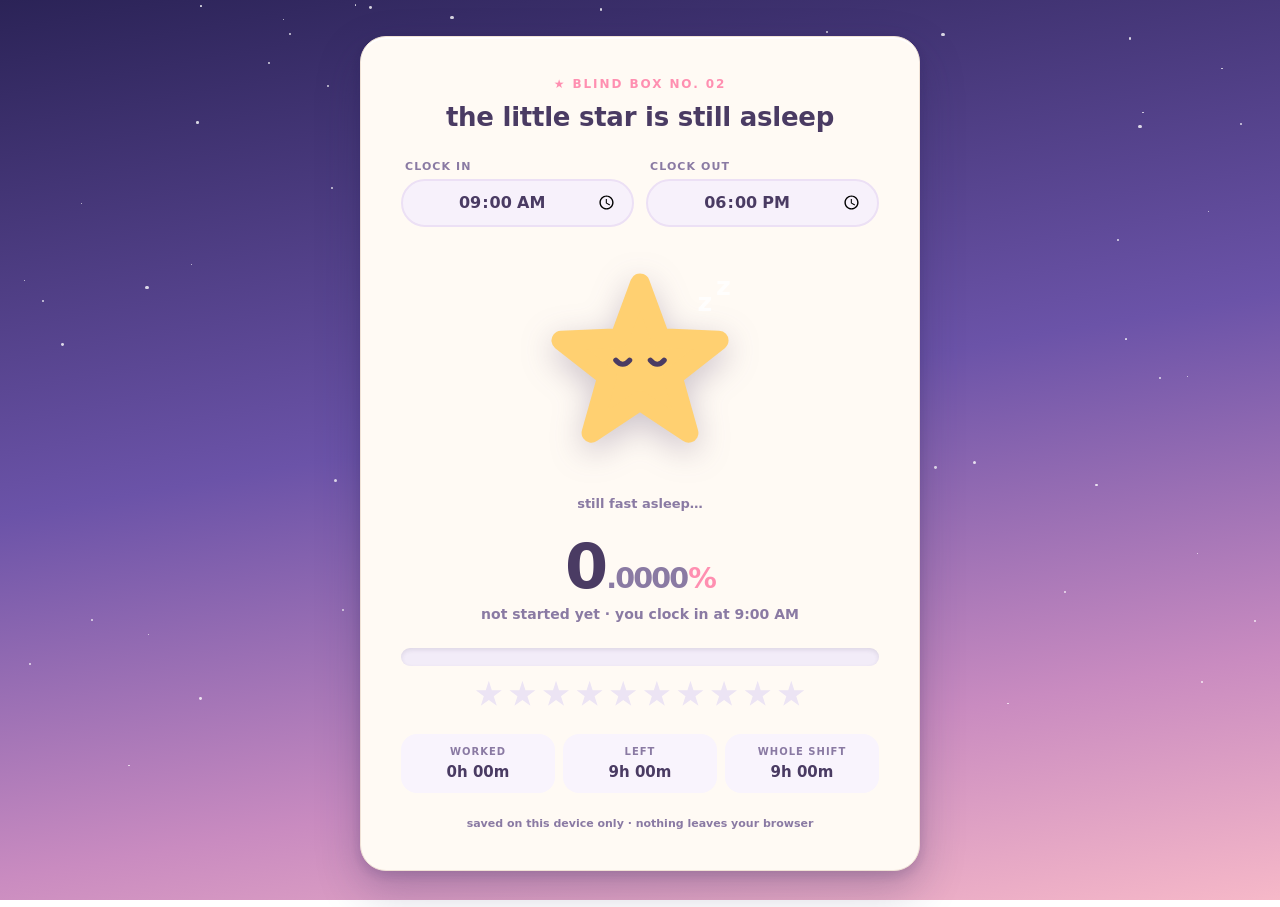
==== twinkle-twinkle/index.html @ 833b0c84 "Add the twinkle-twinkle concept A second take on the same shift, styled after blind-box designer toy" ====
<!doctype html>
<html lang="en">
  <head>
    <meta charset="utf-8">
    <meta name="viewport" content="width=device-width, initial-scale=1">
    <meta name="description" content="A little star that wonders how long is left of your workday.">
    <meta name="theme-color" content="#3b2f6b">
    <title>Twinkle Twinkle — How I Wonder When You're Done</title>
    <link rel="stylesheet" href="styles.css?v=twinkle-v1">
    <script src="script.js?v=twinkle-v1" defer></script>
  </head>
  <body>
    <div id="sky" class="sky" aria-hidden="true"></div>

    <main>
      <section class="card" aria-labelledby="page-title">
        <header class="intro">
          <p class="eyebrow">★ blind box no. 02</p>
          <h1 id="page-title"><span id="title-text">how I wonder when you're done</span></h1>
        </header>

        <div class="times" aria-label="Workday times">
          <label>
            <span>clock in</span>
            <input id="start-time" type="time" step="60" value="09:00">
          </label>
          <label>
            <span>clock out</span>
            <input id="end-time" type="time" step="60" value="18:00">
          </label>
        </div>

        <p id="error" class="error" role="alert" hidden></p>
        <p id="warning" class="warning" role="status" hidden></p>

        <div id="results">
          <div class="stage">
            <div class="sparkles" aria-hidden="true">
              <span></span><span></span><span></span><span></span><span></span><span></span>
            </div>
            <svg id="star" class="star" viewBox="0 0 200 200" role="img" aria-labelledby="star-label" data-mood="asleep">
              <title id="star-label">A little star</title>
              <path class="star-body"
                d="M100 28 L117.6 75.7 L168.5 77.8 L128.5 109.3 L142.3 158.2 L100 130 L57.7 158.2 L71.5 109.3 L31.5 77.8 L82.4 75.7 Z"/>
              <g class="face">
                <g class="blush">
                  <ellipse cx="76" cy="107" rx="9" ry="6"/>
                  <ellipse cx="124" cy="107" rx="9" ry="6"/>
                </g>
                <g class="eyes-closed">
                  <path d="M79 95 q6 7 12 0"/>
                  <path d="M109 95 q6 7 12 0"/>
                </g>
                <g class="eyes-open">
                  <ellipse cx="85" cy="95" rx="5.5" ry="7"/>
                  <ellipse cx="115" cy="95" rx="5.5" ry="7"/>
                </g>
                <g class="eyes-happy">
                  <path d="M79 98 q6 -8 12 0"/>
                  <path d="M109 98 q6 -8 12 0"/>
                </g>
                <path class="mouth-small" d="M94 110 q6 5 12 0"/>
                <path class="mouth-wide" d="M90 108 q10 12 20 0 z"/>
              </g>
              <g class="zzz" aria-hidden="true">
                <text x="150" y="52">z</text>
                <text x="166" y="38">z</text>
              </g>
            </svg>
            <p id="mood-note" class="mood-note">up above the world so high</p>
          </div>

          <div class="readout">
            <strong id="percent" class="percent"><span class="pct-int">--</span><span class="pct-dec">.--</span><span class="pct-sign">%</span></strong>
            <p id="end-note" class="end-note">counting the minutes…</p>
          </div>

          <div class="progress-wrap">
            <div id="progress-track" class="track" role="progressbar" aria-label="Workday completion" aria-valuemin="0" aria-valuemax="100" aria-valuenow="0">
              <div id="progress-fill" class="fill"></div>
            </div>
            <div class="tray" aria-hidden="true">
              <span></span><span></span><span></span><span></span><span></span>
              <span></span><span></span><span></span><span></span><span></span>
            </div>
            <p id="sr-status" class="sr-only" role="status" aria-live="polite"></p>
          </div>

          <dl class="stats">
            <div><dt>worked</dt><dd id="worked">--h --m</dd></div>
            <div><dt>left</dt><dd id="remaining">--h --m</dd></div>
            <div><dt>whole shift</dt><dd id="duration">--h --m</dd></div>
          </dl>
        </div>

        <footer>saved on this device only · nothing leaves your browser</footer>
      </section>
    </main>
  </body>
</html>
---- twinkle-twinkle/styles.css ----
:root {
  --night-top: #2b2357;
  --night-mid: #6b53a8;
  --night-low: #c98bc0;
  --night-glow: #f6b8c8;

  --card: #fffaf4;
  --card-edge: #f0e2d6;
  --ink: #4a3b63;
  --ink-soft: #8a7aa3;

  --candy: #ff8fb1;
  --butter: #ffd071;
  --mint: #7fd6c0;
  --lilac: #b9a0e8;

  --star-face: #4a3b63;
  --danger: #e0607a;
  --caution: #c8892a;

  --radius: 26px;
  --ease: cubic-bezier(.34, 1.4, .5, 1);
}

/* Shift complete: dawn breaks, the star wakes up properly. */
body.complete {
  --night-top: #4a3d8a;
  --night-mid: #d98bb4;
  --night-low: #ffc48f;
  --night-glow: #ffe6a8;
}

* { box-sizing: border-box; }

html {
  color-scheme: light;
}

body {
  margin: 0;
  min-height: 100vh;
  min-height: 100dvh;
  background: linear-gradient(170deg, var(--night-top) 0%, var(--night-mid) 46%, var(--night-low) 78%, var(--night-glow) 100%);
  background-attachment: fixed;
  color: var(--ink);
  font-family: ui-rounded, "SF Pro Rounded", "Hiragino Maru Gothic ProN", "Segoe UI Variable Display",
    "Nunito", "Quicksand", system-ui, -apple-system, "Segoe UI", sans-serif;
  transition: --night-top 1.2s linear;
}

/* Twinkling backdrop. Stars are injected by script.js. */
.sky {
  position: fixed;
  inset: 0;
  pointer-events: none;
  overflow: hidden;
}

.sky i {
  position: absolute;
  display: block;
  border-radius: 50%;
  background: #fff;
  opacity: .8;
  animation: twinkle var(--dur, 4s) ease-in-out var(--delay, 0s) infinite;
}

@keyframes twinkle {
  0%, 100% { opacity: .15; transform: scale(.7); }
  50%      { opacity: .95; transform: scale(1); }
}

main {
  position: relative;
  z-index: 1;
  display: grid;
  justify-items: center;
  align-items: safe center;
  min-height: 100vh;
  min-height: 100dvh;
  padding: clamp(18px, 4vh, 46px) 18px;
}

.card {
  width: min(560px, 100%);
  padding: clamp(22px, 4vw, 40px);
  background: var(--card);
  border: 1px solid var(--card-edge);
  border-radius: var(--radius);
  box-shadow:
    0 2px 0 rgba(255, 255, 255, .9) inset,
    0 18px 44px rgba(43, 35, 87, .28),
    0 4px 12px rgba(43, 35, 87, .16);
  text-align: center;
}

.eyebrow {
  margin: 0 0 10px;
  color: var(--candy);
  font-size: 12px;
  font-weight: 700;
  letter-spacing: .16em;
  text-transform: uppercase;
}

h1 {
  margin: 0;
  font-size: clamp(19px, 4.4vw, 26px);
  font-weight: 800;
  line-height: 1.25;
  letter-spacing: -.01em;
}

.times {
  display: grid;
  grid-template-columns: 1fr 1fr;
  gap: 12px;
  margin-top: clamp(18px, 3vh, 26px);
  text-align: left;
}

.times label span {
  display: block;
  margin: 0 0 6px 4px;
  color: var(--ink-soft);
  font-size: 11px;
  font-weight: 700;
  letter-spacing: .1em;
  text-transform: uppercase;
}

input[type="time"] {
  width: 100%;
  min-height: 48px;
  padding: 0 14px;
  background: #f7f1fb;
  color: var(--ink);
  border: 2px solid #ece0f5;
  border-radius: 999px;
  font: inherit;
  font-size: 16px;
  font-weight: 700;
  text-align: center;
}

input[type="time"]:focus-visible {
  outline: 3px solid var(--lilac);
  outline-offset: 2px;
}

/* --- star --- */

.stage {
  position: relative;
  margin: clamp(14px, 3vh, 24px) auto 0;
  width: min(230px, 62vw);
}

.star {
  display: block;
  width: 100%;
  height: auto;
  overflow: visible;
  animation: bob 5.5s var(--ease) infinite;
}

@keyframes bob {
  0%, 100% { transform: translateY(0) rotate(-2deg); }
  50%      { transform: translateY(-9px) rotate(2deg); }
}

.star-body {
  fill: var(--butter);
  stroke: var(--butter);
  stroke-width: 17;
  stroke-linejoin: round;
  filter: drop-shadow(0 8px 14px rgba(74, 59, 99, .28));
  transition: fill .6s linear, stroke .6s linear;
}

body.complete .star-body {
  fill: #ffe08a;
  stroke: #ffe08a;
}

.face path,
.face ellipse { transition: opacity .25s ease; }

.eyes-closed path,
.eyes-happy path {
  fill: none;
  stroke: var(--star-face);
  stroke-width: 4.5;
  stroke-linecap: round;
}

.eyes-open ellipse { fill: var(--star-face); }

.mouth-small {
  fill: none;
  stroke: var(--star-face);
  stroke-width: 4.5;
  stroke-linecap: round;
}

.mouth-wide { fill: var(--star-face); }

.blush ellipse { fill: var(--candy); opacity: .55; }

.zzz text {
  fill: #fff;
  font-size: 22px;
  font-weight: 800;
  opacity: .85;
}

/* Mood switching: exactly one eye set and one mouth visible at a time. */
.eyes-closed, .eyes-open, .eyes-happy, .mouth-small, .mouth-wide, .blush, .zzz { display: none; }

.star[data-mood="asleep"] .eyes-closed,
.star[data-mood="asleep"] .zzz,
.star[data-mood="sleepy"] .eyes-closed,
.star[data-mood="sleepy"] .mouth-small,
.star[data-mood="awake"] .eyes-open,
.star[data-mood="awake"] .mouth-small,
.star[data-mood="happy"] .eyes-happy,
.star[data-mood="happy"] .mouth-wide,
.star[data-mood="happy"] .blush { display: block; }

.sparkles {
  position: absolute;
  inset: -8%;
  pointer-events: none;
  opacity: 0;
  transition: opacity .5s ease;
}

body.complete .sparkles { opacity: 1; }

.sparkles span {
  position: absolute;
  width: 12px;
  height: 12px;
  background: #fff;
  clip-path: polygon(50% 0, 60% 40%, 100% 50%, 60% 60%, 50% 100%, 40% 60%, 0 50%, 40% 40%);
  animation: pop 2.4s ease-in-out infinite;
}

.sparkles span:nth-child(1) { top: 4%;  left: 10%; animation-delay: 0s; }
.sparkles span:nth-child(2) { top: 0;   left: 74%; animation-delay: .3s; }
.sparkles span:nth-child(3) { top: 40%; left: -4%; animation-delay: .6s; }
.sparkles span:nth-child(4) { top: 34%; left: 98%; animation-delay: .9s; }
.sparkles span:nth-child(5) { top: 82%; left: 4%;  animation-delay: 1.2s; }
.sparkles span:nth-child(6) { top: 88%; left: 86%; animation-delay: 1.5s; }

@keyframes pop {
  0%, 100% { transform: scale(0) rotate(0deg); opacity: 0; }
  50%      { transform: scale(1) rotate(45deg); opacity: 1; }
}

.mood-note {
  /* Fixed height: the rhyme lines differ in length, and letting them reflow
     nudged everything below them each time the message changed. */
  display: flex;
  align-items: center;
  justify-content: center;
  min-height: 2.6em;
  margin: 6px 0 0;
  color: var(--ink-soft);
  font-size: 13px;
  font-weight: 600;
}

/* --- readout --- */

.readout { margin-top: clamp(10px, 2vh, 16px); }

.percent {
  display: block;
  font-size: clamp(40px, 11vw, 62px);
  font-weight: 800;
  line-height: 1;
  letter-spacing: -.03em;
  font-variant-numeric: tabular-nums;
}

.pct-int { color: var(--ink); }

/* Dimmer and lighter so the fast-moving digits never dominate the number. */
.pct-dec {
  color: var(--ink-soft);
  font-size: .46em;
  font-weight: 700;
}

.pct-sign {
  margin-left: .04em;
  color: var(--candy);
  font-size: .46em;
  font-weight: 800;
}

.end-note {
  margin: 8px 0 0;
  color: var(--ink-soft);
  font-size: 14px;
  font-weight: 600;
}

/* --- progress --- */

.progress-wrap { margin-top: clamp(18px, 3vh, 26px); }

.track {
  height: 18px;
  padding: 4px;
  background: #f2ecf8;
  border-radius: 999px;
  box-shadow: inset 0 2px 4px rgba(74, 59, 99, .12);
}

.fill {
  width: 0;
  height: 100%;
  border-radius: 999px;
  background: linear-gradient(90deg, var(--lilac), var(--candy) 55%, var(--butter));
  transition: width .35s linear;
}

.tray {
  display: grid;
  grid-template-columns: repeat(10, 1fr);
  gap: 6px;
  width: min(330px, 100%);
  margin: 14px auto 0;
}

.tray span {
  aspect-ratio: 1;
  background: #ece4f4;
  clip-path: polygon(50% 2%, 61% 36%, 97% 36%, 68% 58%, 79% 92%, 50% 71%, 21% 92%, 32% 58%, 3% 36%, 39% 36%);
  transition: background .4s ease, transform .4s var(--ease);
}

.tray span.on {
  background: linear-gradient(160deg, var(--butter), var(--candy));
  transform: scale(1.12);
}

/* --- stats --- */

.stats {
  display: grid;
  grid-template-columns: repeat(3, 1fr);
  gap: 8px;
  margin: clamp(18px, 3vh, 26px) 0 0;
}

.stats div {
  padding: 12px 6px;
  background: #f9f4fd;
  border-radius: 16px;
}

dt {
  color: var(--ink-soft);
  font-size: 10px;
  font-weight: 700;
  letter-spacing: .1em;
  text-transform: uppercase;
}

dd {
  margin: 6px 0 0;
  font-size: 15px;
  font-weight: 800;
  font-variant-numeric: tabular-nums;
}

/* --- messages --- */

.error, .warning {
  margin: 18px 0 0;
  padding: 12px 14px;
  border-radius: 16px;
  font-size: 13px;
  font-weight: 700;
}

.error {
  background: #fdeaee;
  border: 2px solid var(--danger);
  color: #a8354c;
}

.warning {
  background: #fdf3e0;
  border: 2px solid #f0cf94;
  color: var(--caution);
}

footer {
  margin-top: clamp(16px, 3vh, 24px);
  color: var(--ink-soft);
  font-size: 11px;
  font-weight: 600;
}

.sr-only {
  position: absolute;
  width: 1px; height: 1px;
  padding: 0; margin: -1px;
  overflow: hidden;
  clip: rect(0, 0, 0, 0);
  white-space: nowrap;
  border: 0;
}

@media (max-width: 420px) {
  .times { grid-template-columns: 1fr; }
  .tray { grid-template-columns: repeat(5, 1fr); }
}

@media (prefers-reduced-motion: reduce) {
  .sky i, .star, .sparkles span { animation: none; }
  .fill, .tray span { transition: none; }
  .sparkles span { opacity: 1; transform: scale(1); }
}

@media (prefers-contrast: more) {
  :root { --ink-soft: #5d4e78; }
}
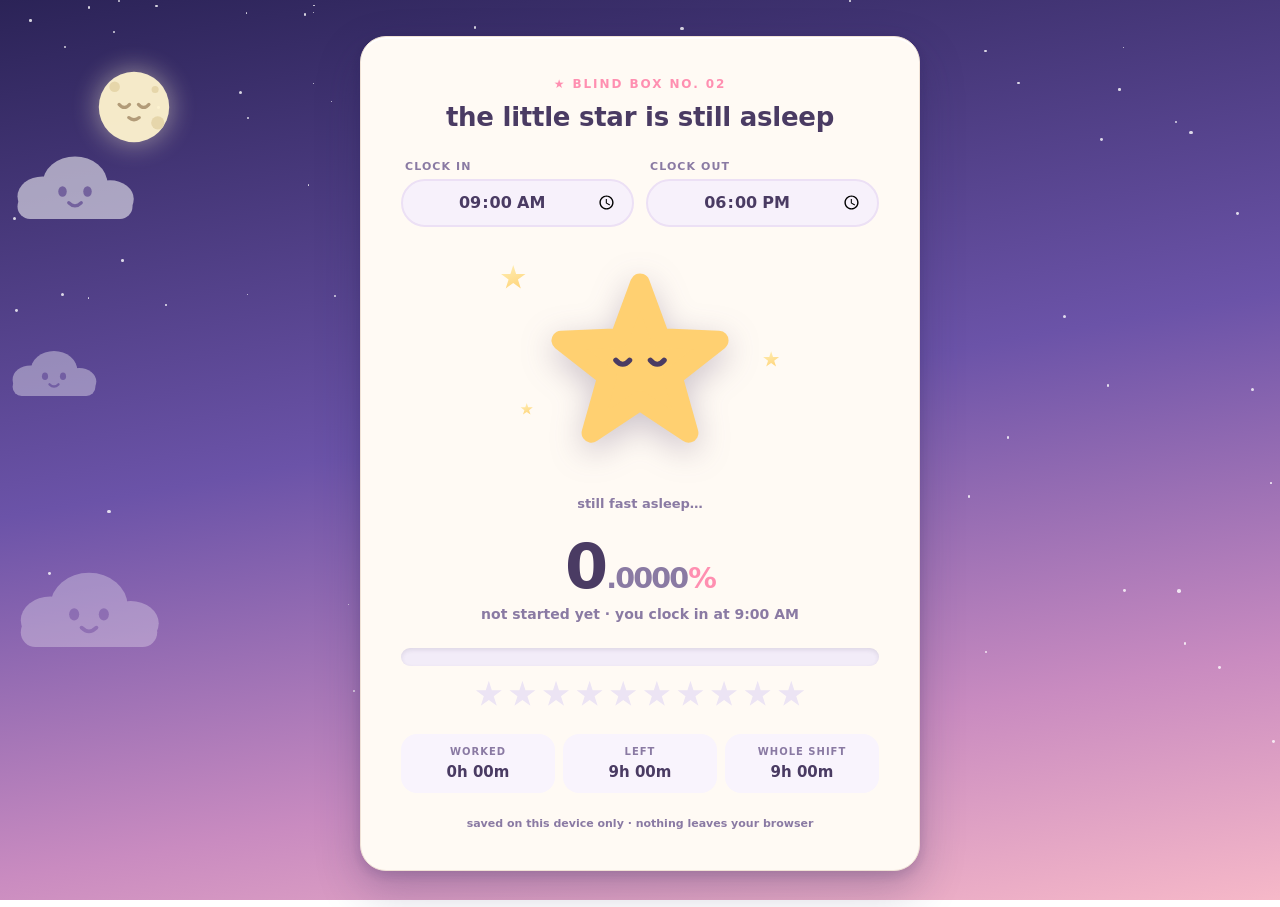
==== commit d9cb315f: "Give twinkle-twinkle a cast of animated characters Adds a moon with a sleepy face that drifts overhe" ====
--- a/twinkle-twinkle/index.html
+++ b/twinkle-twinkle/index.html
@@ -6,11 +6,75 @@
     <meta name="description" content="A little star that wonders how long is left of your workday.">
     <meta name="theme-color" content="#3b2f6b">
     <title>Twinkle Twinkle — How I Wonder When You're Done</title>
-    <link rel="stylesheet" href="styles.css?v=twinkle-v1">
-    <script src="script.js?v=twinkle-v1" defer></script>
+    <link rel="stylesheet" href="styles.css?v=twinkle-v2">
+    <script src="script.js?v=twinkle-v2" defer></script>
   </head>
   <body>
-    <div id="sky" class="sky" aria-hidden="true"></div>
+    <!-- Everything in here is decoration. None of it carries meaning that is
+         not also written out in the card below. -->
+    <div class="sky" aria-hidden="true">
+      <div id="starfield" class="starfield"></div>
+
+      <svg class="moon" viewBox="0 0 100 100">
+        <circle class="moon-body" cx="50" cy="50" r="40"/>
+        <g class="moon-craters">
+          <circle cx="28" cy="27" r="6"/>
+          <circle cx="77" cy="68" r="7.5"/>
+          <circle cx="74" cy="30" r="4"/>
+        </g>
+        <g class="moon-face">
+          <path d="M33 47 q6 7 12 0"/>
+          <path d="M55 47 q6 7 12 0"/>
+          <path d="M44 62 q6 5 12 0"/>
+        </g>
+      </svg>
+
+      <svg class="sun" viewBox="0 0 120 120">
+        <g class="sun-rays">
+          <path d="M60 2 L66 20 L54 20 Z"/><path d="M60 118 L54 100 L66 100 Z"/>
+          <path d="M2 60 L20 54 L20 66 Z"/><path d="M118 60 L100 66 L100 54 Z"/>
+          <path d="M19 19 L34 27 L27 34 Z"/><path d="M101 101 L86 93 L93 86 Z"/>
+          <path d="M101 19 L93 34 L86 27 Z"/><path d="M19 101 L27 86 L34 93 Z"/>
+        </g>
+        <circle class="sun-body" cx="60" cy="60" r="34"/>
+        <g class="sun-face">
+          <ellipse cx="49" cy="55" rx="4" ry="5"/>
+          <ellipse cx="71" cy="55" rx="4" ry="5"/>
+          <path class="sun-smile" d="M50 68 q10 10 20 0 z"/>
+        </g>
+      </svg>
+
+      <div class="clouds">
+        <svg class="cloud cloud-a" viewBox="0 0 120 70"><use href="#cloud-shape"/></svg>
+        <svg class="cloud cloud-b" viewBox="0 0 120 70"><use href="#cloud-shape"/></svg>
+        <svg class="cloud cloud-c" viewBox="0 0 120 70"><use href="#cloud-shape"/></svg>
+      </div>
+
+      <span class="shooter shooter-a"></span>
+      <span class="shooter shooter-b"></span>
+
+      <div class="confetti">
+        <span></span><span></span><span></span><span></span><span></span><span></span>
+        <span></span><span></span><span></span><span></span><span></span><span></span>
+      </div>
+    </div>
+
+    <!-- Defined once, drawn three times by the clouds above. -->
+    <svg width="0" height="0" aria-hidden="true" style="position:absolute">
+      <g id="cloud-shape">
+        <g class="cloud-body">
+          <ellipse cx="34" cy="42" rx="20" ry="16"/>
+          <ellipse cx="60" cy="32" rx="26" ry="22"/>
+          <ellipse cx="88" cy="44" rx="19" ry="15"/>
+          <rect x="14" y="40" width="92" height="20" rx="10"/>
+        </g>
+        <g class="cloud-face">
+          <ellipse cx="50" cy="38" rx="3.4" ry="4.2"/>
+          <ellipse cx="70" cy="38" rx="3.4" ry="4.2"/>
+          <path d="M55 47 q5 5 10 0"/>
+        </g>
+      </g>
+    </svg>
 
     <main>
       <section class="card" aria-labelledby="page-title">
@@ -35,9 +99,19 @@
 
         <div id="results">
           <div class="stage">
+            <div class="companions" aria-hidden="true">
+              <span></span><span></span><span></span>
+            </div>
+
+            <svg id="diamond" class="diamond" viewBox="0 0 60 60" aria-hidden="true">
+              <path class="diamond-body" d="M30 4 L52 24 L30 56 L8 24 Z"/>
+              <path class="diamond-shine" d="M30 4 L52 24 L30 24 Z"/>
+            </svg>
+
             <div class="sparkles" aria-hidden="true">
               <span></span><span></span><span></span><span></span><span></span><span></span>
             </div>
+
             <svg id="star" class="star" viewBox="0 0 200 200" role="img" aria-labelledby="star-label" data-mood="asleep">
               <title id="star-label">A little star</title>
               <path class="star-body"
@@ -63,10 +137,12 @@
                 <path class="mouth-wide" d="M90 108 q10 12 20 0 z"/>
               </g>
               <g class="zzz" aria-hidden="true">
-                <text x="150" y="52">z</text>
-                <text x="166" y="38">z</text>
+                <text x="146" y="56">z</text>
+                <text x="164" y="42">z</text>
+                <text x="180" y="30">z</text>
               </g>
             </svg>
+
             <p id="mood-note" class="mood-note">up above the world so high</p>
           </div>
 
--- a/twinkle-twinkle/styles.css
+++ b/twinkle-twinkle/styles.css
@@ -54,6 +54,163 @@
   inset: 0;
   pointer-events: none;
   overflow: hidden;
+}
+
+.starfield { position: absolute; inset: 0; }
+
+/* --- moon, awake all night, gone by dawn --- */
+
+.moon {
+  position: absolute;
+  top: 7%;
+  left: 7%;
+  width: clamp(52px, 8vw, 88px);
+  /* The glow spills past the viewBox; without this the SVG viewport clips it
+     into a visible square halo. */
+  overflow: visible;
+  opacity: .95;
+  animation: drift-moon 14s ease-in-out infinite;
+  transition: opacity 1.4s ease, transform 1.8s var(--ease);
+}
+
+.moon-body { fill: #fff5cf; filter: drop-shadow(0 0 16px rgba(255, 245, 207, .55)); }
+.moon-craters circle { fill: #f0e0ae; }
+
+.moon-face path {
+  fill: none;
+  stroke: #b9a27a;
+  stroke-width: 3.6;
+  stroke-linecap: round;
+}
+
+/* Dawn: the moon slips away and the sun climbs into its place. */
+body.complete .moon { opacity: 0; transform: translateY(28px) scale(.85); }
+
+@keyframes drift-moon {
+  0%, 100% { transform: translateY(0) rotate(-4deg); }
+  50%      { transform: translateY(-12px) rotate(4deg); }
+}
+
+/* --- sun, only at knock-off time --- */
+
+.sun {
+  position: absolute;
+  top: 6%;
+  right: 8%;
+  width: clamp(60px, 9vw, 104px);
+  opacity: 0;
+  transform: translateY(40px) scale(.7);
+  transition: opacity 1.4s ease, transform 1.8s var(--ease);
+}
+
+body.complete .sun { opacity: 1; transform: translateY(0) scale(1); }
+
+.sun-body { fill: #ffd471; }
+.sun-rays { fill: #ffc24d; transform-origin: 60px 60px; animation: spin 26s linear infinite; }
+.sun-face ellipse { fill: #a8703a; }
+.sun-smile { fill: #a8703a; }
+
+@keyframes spin { to { transform: rotate(360deg); } }
+
+/* --- cloud buddies, drifting past at three depths --- */
+
+.cloud {
+  position: absolute;
+  width: clamp(74px, 13vw, 150px);
+  opacity: .5;
+  will-change: transform;
+}
+
+.cloud-body ellipse, .cloud-body rect { fill: #fff; }
+.cloud-face ellipse { fill: #9a86bd; }
+.cloud-face path { fill: none; stroke: #9a86bd; stroke-width: 2.6; stroke-linecap: round; }
+
+/* Start fully off the left edge and end fully off the right, so a cloud is
+   never seen popping into existence. */
+.cloud-a { top: 16%; opacity: .55; animation: sail 48s linear infinite; }
+.cloud-b { top: 38%; opacity: .38; width: clamp(56px, 9vw, 108px); animation: sail 76s linear -22s infinite; }
+.cloud-c { top: 62%; opacity: .3;  width: clamp(90px, 16vw, 178px); animation: sail 104s linear -60s infinite; }
+
+@keyframes sail {
+  from { transform: translateX(-30vw); }
+  to   { transform: translateX(130vw); }
+}
+
+/* --- shooting stars: rare enough to feel like an event --- */
+
+.shooter {
+  position: absolute;
+  width: 120px;
+  height: 2px;
+  border-radius: 2px;
+  background: linear-gradient(90deg, rgba(255, 255, 255, 0), #fff);
+  opacity: 0;
+  animation: shoot 13s ease-in infinite;
+}
+
+.shooter::after {
+  content: "";
+  position: absolute;
+  right: -2px;
+  top: -2px;
+  width: 6px;
+  height: 6px;
+  border-radius: 50%;
+  background: #fff;
+  box-shadow: 0 0 10px 2px rgba(255, 255, 255, .9);
+}
+
+.shooter-a { top: 12%; left: -14%; }
+.shooter-b { top: 30%; left: -14%; animation-duration: 19s; animation-delay: -8s; }
+
+@keyframes shoot {
+  0%      { transform: translate(0, 0) rotate(18deg); opacity: 0; }
+  3%      { opacity: 1; }
+  14%     { transform: translate(78vw, 26vh) rotate(18deg); opacity: 0; }
+  100%    { transform: translate(78vw, 26vh) rotate(18deg); opacity: 0; }
+}
+
+/* --- confetti, only once the day is done --- */
+
+.confetti { position: absolute; inset: 0; opacity: 0; transition: opacity .6s ease; }
+body.complete .confetti { opacity: 1; }
+
+.confetti span {
+  position: absolute;
+  top: -6%;
+  width: 9px;
+  height: 13px;
+  border-radius: 2px;
+  opacity: 0;
+}
+
+body.complete .confetti span { animation: fall 6.5s linear infinite; }
+
+.confetti span:nth-child(6n+1) { background: #ff8fb1; }
+.confetti span:nth-child(6n+2) { background: #ffd071; }
+.confetti span:nth-child(6n+3) { background: #7fd6c0; }
+.confetti span:nth-child(6n+4) { background: #b9a0e8; }
+.confetti span:nth-child(6n+5) { background: #fff2b8; border-radius: 50%; }
+.confetti span:nth-child(6n+6) { background: #ffb3c8; border-radius: 50%; }
+
+.confetti span:nth-child(1)  { left: 6%;  animation-delay: 0s; }
+.confetti span:nth-child(2)  { left: 15%; animation-delay: 1.4s; }
+.confetti span:nth-child(3)  { left: 24%; animation-delay: 2.9s; }
+.confetti span:nth-child(4)  { left: 33%; animation-delay: .7s; }
+.confetti span:nth-child(5)  { left: 42%; animation-delay: 3.6s; }
+.confetti span:nth-child(6)  { left: 51%; animation-delay: 2.1s; }
+.confetti span:nth-child(7)  { left: 60%; animation-delay: 4.4s; }
+.confetti span:nth-child(8)  { left: 69%; animation-delay: 1s; }
+.confetti span:nth-child(9)  { left: 78%; animation-delay: 3.2s; }
+.confetti span:nth-child(10) { left: 86%; animation-delay: 5.1s; }
+.confetti span:nth-child(11) { left: 93%; animation-delay: 2.5s; }
+.confetti span:nth-child(12) { left: 71%; animation-delay: 5.8s; }
+
+@keyframes fall {
+  0%   { transform: translateY(0) rotate(0deg); opacity: 0; }
+  8%   { opacity: .95; }
+  90%  { opacity: .95; }
+  100% { transform: translateY(112vh) rotate(520deg); opacity: 0; }
 }
 
 .sky i {
@@ -208,10 +365,99 @@
 .blush ellipse { fill: var(--candy); opacity: .55; }
 
 .zzz text {
-  fill: #fff;
-  font-size: 22px;
+  /* Sits on the cream card, not the night sky — white was invisible here. */
+  fill: var(--lilac);
+  font-size: 24px;
   font-weight: 800;
-  opacity: .85;
+  opacity: 0;
+  animation: snooze 3.6s ease-out infinite;
+}
+
+.zzz text:nth-child(2) { animation-delay: 1.2s; }
+.zzz text:nth-child(3) { animation-delay: 2.4s; }
+
+@keyframes snooze {
+  0%   { opacity: 0; transform: translate(0, 6px) scale(.6); }
+  30%  { opacity: .9; }
+  100% { opacity: 0; transform: translate(14px, -22px) scale(1.15); }
+}
+
+/* A blink every few seconds is the cheapest thing that makes a face feel
+   alive. Only while the eyes are actually open. */
+.star[data-mood="awake"] .eyes-open ellipse {
+  transform-box: fill-box;
+  transform-origin: center;
+  animation: blink 5.2s ease-in-out infinite;
+}
+
+.star[data-mood="awake"] .eyes-open ellipse:nth-child(2) { animation-delay: .04s; }
+
+@keyframes blink {
+  0%, 91%, 100% { transform: scaleY(1); }
+  94%           { transform: scaleY(.08); }
+  97%           { transform: scaleY(1); }
+}
+
+/* Crossing a quarter of the day earns a little hop. */
+.star.cheer { animation: cheer .9s var(--ease); }
+
+@keyframes cheer {
+  0%   { transform: translateY(0) rotate(0deg) scale(1); }
+  30%  { transform: translateY(-18px) rotate(-9deg) scale(1.07); }
+  55%  { transform: translateY(0) rotate(7deg) scale(.97); }
+  75%  { transform: translateY(-7px) rotate(-3deg) scale(1.02); }
+  100% { transform: translateY(0) rotate(0deg) scale(1); }
+}
+
+/* --- little friends drifting around the big star --- */
+
+/* Bounded to the star's own area. Left to cover the whole stage, a friend
+   drifted down onto the rhyme line and sat in the middle of the text. */
+.companions { position: absolute; inset: -6% -12% 26%; pointer-events: none; }
+
+.companions span {
+  position: absolute;
+  background: linear-gradient(160deg, #fff0b8, var(--butter));
+  clip-path: polygon(50% 2%, 61% 36%, 97% 36%, 68% 58%, 79% 92%, 50% 71%, 21% 92%, 32% 58%, 3% 36%, 39% 36%);
+  animation: float-friend 6.5s ease-in-out infinite;
+}
+
+.companions span:nth-child(1) { width: 26px; height: 26px; top: 14%; left: 1%;  animation-delay: 0s; }
+.companions span:nth-child(2) { width: 17px; height: 17px; top: 54%; left: 93%; animation-delay: 1.9s; }
+.companions span:nth-child(3) { width: 13px; height: 13px; top: 78%; left: 8%;  animation-delay: 3.7s; }
+
+@keyframes float-friend {
+  0%, 100% { transform: translateY(0) rotate(-8deg); opacity: .55; }
+  50%      { transform: translateY(-14px) rotate(10deg); opacity: 1; }
+}
+
+/* --- "like a diamond in the sky": shows up on cue at 75% --- */
+
+/* Clear of the star's top point: overlapping it, the star's own drop-shadow
+   layer painted over the gem and cut it in half. */
+.diamond {
+  position: absolute;
+  top: -14%;
+  left: 50%;
+  width: 32px;
+  margin-left: -16px;
+  opacity: 0;
+  transform: translateY(10px) scale(.5);
+  transition: opacity .6s ease, transform .7s var(--ease);
+}
+
+.diamond.show {
+  opacity: 1;
+  transform: translateY(0) scale(1);
+  animation: gem 3.4s ease-in-out infinite;
+}
+
+.diamond-body { fill: #8fe3f0; }
+.diamond-shine { fill: #d6f7fd; }
+
+@keyframes gem {
+  0%, 100% { transform: translateY(0) rotate(-6deg); }
+  50%      { transform: translateY(-9px) rotate(6deg); }
 }
 
 /* Mood switching: exactly one eye set and one mouth visible at a time. */
@@ -320,11 +566,29 @@
 }
 
 .fill {
+  position: relative;
   width: 0;
   height: 100%;
   border-radius: 999px;
   background: linear-gradient(90deg, var(--lilac), var(--candy) 55%, var(--butter));
   transition: width .35s linear;
+  overflow: hidden;
+}
+
+/* A gloss travelling along the filled part, so the bar reads as awake even
+   when the number is barely moving. */
+.fill::after {
+  content: "";
+  position: absolute;
+  inset: 0;
+  background: linear-gradient(100deg, transparent 20%, rgba(255, 255, 255, .75) 50%, transparent 80%);
+  transform: translateX(-100%);
+  animation: sheen 3.2s ease-in-out infinite;
+}
+
+@keyframes sheen {
+  0%       { transform: translateX(-100%); }
+  55%, 100% { transform: translateX(100%); }
 }
 
 .tray {
@@ -345,6 +609,15 @@
 .tray span.on {
   background: linear-gradient(160deg, var(--butter), var(--candy));
   transform: scale(1.12);
+  /* Plays once, when the class lands — collecting one should feel like a
+     little prize rather than a silent state change. */
+  animation: collect .55s var(--ease);
+}
+
+@keyframes collect {
+  0%   { transform: scale(1) rotate(0deg); }
+  45%  { transform: scale(1.5) rotate(18deg); }
+  100% { transform: scale(1.12) rotate(0deg); }
 }
 
 /* --- stats --- */
@@ -422,9 +695,30 @@
 }
 
 @media (prefers-reduced-motion: reduce) {
-  .sky i, .star, .sparkles span { animation: none; }
-  .fill, .tray span { transition: none; }
-  .sparkles span { opacity: 1; transform: scale(1); }
+  .sky i, .star, .star.cheer, .sparkles span, .moon, .sun-rays, .cloud,
+  .zzz text, .companions span, .diamond.show, .tray span.on,
+  .star[data-mood="awake"] .eyes-open ellipse, .fill::after {
+    animation: none;
+  }
+
+  .fill, .tray span, .diamond, .moon, .sun { transition: none; }
+
+  /* Anything whose animation was its only source of visibility needs an
+     explicit resting state, or it silently disappears here. */
+  .sparkles span { opacity: 1; transform: scale(1) rotate(45deg); }
+  .zzz text { opacity: .85; }
+  .companions span { opacity: 1; }
+  .fill::after { display: none; }
+
+  /* Clouds park in a spread rather than stacking at the left edge, which is
+     where the animation's start frame would leave them. */
+  .cloud-a { transform: translateX(10vw); }
+  .cloud-b { transform: translateX(54vw); }
+  .cloud-c { transform: translateX(76vw); }
+
+  /* Motion is the whole point of these two; there is no still version worth
+     showing. */
+  .shooter, .confetti { display: none; }
 }
 
 @media (prefers-contrast: more) {
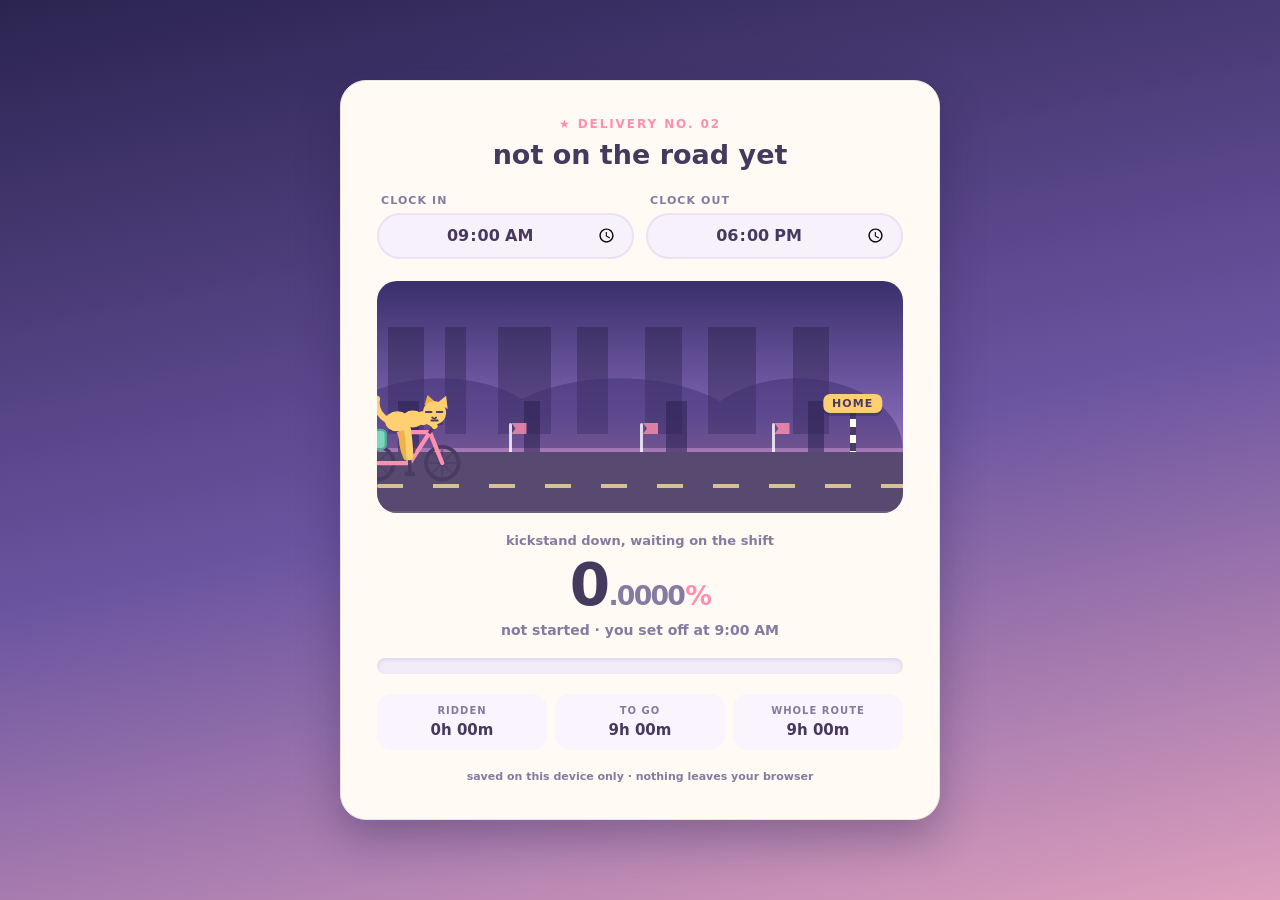
==== commit 532fc47f: "Rework twinkle-twinkle into Courier Cat Replaces the star scene with a courier cat cycling home alon" ====
--- a/twinkle-twinkle/index.html
+++ b/twinkle-twinkle/index.html
@@ -3,84 +3,18 @@
   <head>
     <meta charset="utf-8">
     <meta name="viewport" content="width=device-width, initial-scale=1">
-    <meta name="description" content="A little star that wonders how long is left of your workday.">
-    <meta name="theme-color" content="#3b2f6b">
-    <title>Twinkle Twinkle — How I Wonder When You're Done</title>
-    <link rel="stylesheet" href="styles.css?v=twinkle-v2">
-    <script src="script.js?v=twinkle-v2" defer></script>
+    <meta name="description" content="A courier cat cycling home. Watch how far through the workday you are.">
+    <meta name="theme-color" content="#2f2a52">
+    <title>Courier Cat — Cycling Home</title>
+    <link rel="stylesheet" href="styles.css?v=courier-v1">
+    <script src="script.js?v=courier-v1" defer></script>
   </head>
   <body>
-    <!-- Everything in here is decoration. None of it carries meaning that is
-         not also written out in the card below. -->
-    <div class="sky" aria-hidden="true">
-      <div id="starfield" class="starfield"></div>
-
-      <svg class="moon" viewBox="0 0 100 100">
-        <circle class="moon-body" cx="50" cy="50" r="40"/>
-        <g class="moon-craters">
-          <circle cx="28" cy="27" r="6"/>
-          <circle cx="77" cy="68" r="7.5"/>
-          <circle cx="74" cy="30" r="4"/>
-        </g>
-        <g class="moon-face">
-          <path d="M33 47 q6 7 12 0"/>
-          <path d="M55 47 q6 7 12 0"/>
-          <path d="M44 62 q6 5 12 0"/>
-        </g>
-      </svg>
-
-      <svg class="sun" viewBox="0 0 120 120">
-        <g class="sun-rays">
-          <path d="M60 2 L66 20 L54 20 Z"/><path d="M60 118 L54 100 L66 100 Z"/>
-          <path d="M2 60 L20 54 L20 66 Z"/><path d="M118 60 L100 66 L100 54 Z"/>
-          <path d="M19 19 L34 27 L27 34 Z"/><path d="M101 101 L86 93 L93 86 Z"/>
-          <path d="M101 19 L93 34 L86 27 Z"/><path d="M19 101 L27 86 L34 93 Z"/>
-        </g>
-        <circle class="sun-body" cx="60" cy="60" r="34"/>
-        <g class="sun-face">
-          <ellipse cx="49" cy="55" rx="4" ry="5"/>
-          <ellipse cx="71" cy="55" rx="4" ry="5"/>
-          <path class="sun-smile" d="M50 68 q10 10 20 0 z"/>
-        </g>
-      </svg>
-
-      <div class="clouds">
-        <svg class="cloud cloud-a" viewBox="0 0 120 70"><use href="#cloud-shape"/></svg>
-        <svg class="cloud cloud-b" viewBox="0 0 120 70"><use href="#cloud-shape"/></svg>
-        <svg class="cloud cloud-c" viewBox="0 0 120 70"><use href="#cloud-shape"/></svg>
-      </div>
-
-      <span class="shooter shooter-a"></span>
-      <span class="shooter shooter-b"></span>
-
-      <div class="confetti">
-        <span></span><span></span><span></span><span></span><span></span><span></span>
-        <span></span><span></span><span></span><span></span><span></span><span></span>
-      </div>
-    </div>
-
-    <!-- Defined once, drawn three times by the clouds above. -->
-    <svg width="0" height="0" aria-hidden="true" style="position:absolute">
-      <g id="cloud-shape">
-        <g class="cloud-body">
-          <ellipse cx="34" cy="42" rx="20" ry="16"/>
-          <ellipse cx="60" cy="32" rx="26" ry="22"/>
-          <ellipse cx="88" cy="44" rx="19" ry="15"/>
-          <rect x="14" y="40" width="92" height="20" rx="10"/>
-        </g>
-        <g class="cloud-face">
-          <ellipse cx="50" cy="38" rx="3.4" ry="4.2"/>
-          <ellipse cx="70" cy="38" rx="3.4" ry="4.2"/>
-          <path d="M55 47 q5 5 10 0"/>
-        </g>
-      </g>
-    </svg>
-
     <main>
       <section class="card" aria-labelledby="page-title">
         <header class="intro">
-          <p class="eyebrow">★ blind box no. 02</p>
-          <h1 id="page-title"><span id="title-text">how I wonder when you're done</span></h1>
+          <p class="eyebrow">★ delivery no. 02</p>
+          <h1 id="page-title"><span id="title-text">cycling home</span></h1>
         </header>
 
         <div class="times" aria-label="Workday times">
@@ -98,74 +32,141 @@
         <p id="warning" class="warning" role="status" hidden></p>
 
         <div id="results">
-          <div class="stage">
-            <div class="companions" aria-hidden="true">
-              <span></span><span></span><span></span>
+          <!-- The scene is decoration. Everything it shows is also written out
+               in the readout and stats below it. -->
+          <div id="scene" class="scene" aria-hidden="true">
+            <div class="skyline"></div>
+            <div class="hills"></div>
+            <div class="street"></div>
+
+            <div class="checkpoints">
+              <span class="cp" data-at="25"><i></i></span>
+              <span class="cp" data-at="50"><i></i></span>
+              <span class="cp" data-at="75"><i></i></span>
             </div>
 
-            <svg id="diamond" class="diamond" viewBox="0 0 60 60" aria-hidden="true">
-              <path class="diamond-body" d="M30 4 L52 24 L30 56 L8 24 Z"/>
-              <path class="diamond-shine" d="M30 4 L52 24 L30 24 Z"/>
-            </svg>
-
-            <div class="sparkles" aria-hidden="true">
-              <span></span><span></span><span></span><span></span><span></span><span></span>
+            <div class="finish">
+              <span class="finish-post"></span>
+              <span class="finish-sign">HOME</span>
             </div>
 
-            <svg id="star" class="star" viewBox="0 0 200 200" role="img" aria-labelledby="star-label" data-mood="asleep">
-              <title id="star-label">A little star</title>
-              <path class="star-body"
-                d="M100 28 L117.6 75.7 L168.5 77.8 L128.5 109.3 L142.3 158.2 L100 130 L57.7 158.2 L71.5 109.3 L31.5 77.8 L82.4 75.7 Z"/>
-              <g class="face">
-                <g class="blush">
-                  <ellipse cx="76" cy="107" rx="9" ry="6"/>
-                  <ellipse cx="124" cy="107" rx="9" ry="6"/>
+            <div class="road">
+              <div class="road-dashes"></div>
+            </div>
+
+            <div id="rider" class="rider" data-mood="resting">
+              <div class="puff"><span></span><span></span><span></span></div>
+              <div class="speedlines"><span></span><span></span><span></span></div>
+
+              <svg class="cat" viewBox="0 0 150 116">
+                <!-- rear wheel -->
+                <g class="wheel wheel-back">
+                  <circle class="tyre" cx="34" cy="88" r="21"/>
+                  <g class="spokes">
+                    <path d="M34 70 V106 M16 88 H52 M21 75 L47 101 M47 75 L21 101"/>
+                  </g>
+                  <circle class="hub" cx="34" cy="88" r="4"/>
                 </g>
-                <g class="eyes-closed">
-                  <path d="M79 95 q6 7 12 0"/>
-                  <path d="M109 95 q6 7 12 0"/>
+
+                <!-- front wheel -->
+                <g class="wheel wheel-front">
+                  <circle class="tyre" cx="118" cy="88" r="21"/>
+                  <g class="spokes">
+                    <path d="M118 70 V106 M100 88 H136 M105 75 L131 101 M131 75 L105 101"/>
+                  </g>
+                  <circle class="hub" cx="118" cy="88" r="4"/>
                 </g>
-                <g class="eyes-open">
-                  <ellipse cx="85" cy="95" rx="5.5" ry="7"/>
-                  <ellipse cx="115" cy="95" rx="5.5" ry="7"/>
+
+                <!-- frame -->
+                <g class="frame">
+                  <path d="M34 88 L76 88 M76 88 L62 48 M62 48 L102 48 M102 48 L118 88 M76 88 L102 48"/>
+                  <path class="bars" d="M102 48 L108 39 M100 37 h17"/>
+                  <rect class="seat" x="50" y="41" width="23" height="7" rx="3.5"/>
                 </g>
-                <g class="eyes-happy">
-                  <path d="M79 98 q6 -8 12 0"/>
-                  <path d="M109 98 q6 -8 12 0"/>
+
+                <!-- delivery crate on the rear rack -->
+                <g class="crate">
+                  <rect x="12" y="45" width="33" height="25" rx="6"/>
+                  <path class="crate-strap" d="M28 45 V70"/>
+                  <path class="crate-mark" d="M19 55 h8 M19 61 h13"/>
                 </g>
-                <path class="mouth-small" d="M94 110 q6 5 12 0"/>
-                <path class="mouth-wide" d="M90 108 q10 12 20 0 z"/>
-              </g>
-              <g class="zzz" aria-hidden="true">
-                <text x="146" y="56">z</text>
-                <text x="164" y="42">z</text>
-                <text x="180" y="30">z</text>
-              </g>
-            </svg>
 
-            <p id="mood-note" class="mood-note">up above the world so high</p>
+                <!-- pedals: one group, rotated, so the feet orbit the crank -->
+                <g class="crank">
+                  <path d="M76 88 L76 74" />
+                  <path d="M76 88 L76 102" />
+                  <rect class="pedal" x="69" y="70" width="14" height="6" rx="3"/>
+                  <rect class="pedal" x="69" y="99" width="14" height="6" rx="3"/>
+                </g>
+
+                <!-- Cat sits ON the seat and leans toward the bars. Three
+                     overlapping ellipses in one fill read as a single leaning
+                     body far more reliably than a hand-authored blob path. -->
+                <g class="cat-body">
+                  <path class="tail" d="M46 32 q-19 -3 -23 -19"/>
+                  <path class="leg leg-far" d="M66 44 q-1 22 6 36"/>
+                  <ellipse class="torso" cx="60" cy="34" rx="16" ry="13"/>
+                  <ellipse class="torso" cx="80" cy="31" rx="14" ry="11"/>
+                  <ellipse class="torso" cx="93" cy="30" rx="10" ry="9"/>
+                  <path class="leg" d="M73 44 q3 22 3 36"/>
+                  <path class="arm" d="M97 33 q9 3 11 7"/>
+
+                  <!-- Deliberately oversized head: the expression is the whole
+                       point of this concept, and at 110px on screen a smaller
+                       skull left the eyes too fine to read. -->
+                  <g class="head">
+                    <path class="ear ear-back" d="M95 13 L99 0 L110 10 Z"/>
+                    <path class="ear ear-front" d="M112 10 L123 1 L125 18 Z"/>
+                    <circle class="skull" cx="108" cy="23" r="15"/>
+
+                    <g class="face">
+                      <g class="brows"><path d="M96 12 l8 4"/><path d="M122 12 l-8 4"/></g>
+                      <g class="eyes-open"><circle cx="101" cy="22" r="3"/><circle cx="114" cy="22" r="3"/></g>
+                      <g class="eyes-squint"><path d="M97 22 h7"/><path d="M111 22 h7"/></g>
+                      <!-- Bows downward. Curving these up like the happy pair
+                           made the tired face read as contented. -->
+                      <g class="eyes-strain"><path d="M97 21 q3.5 6 7 0"/><path d="M111 21 q3.5 6 7 0"/></g>
+                      <g class="eyes-happy"><path d="M97 24 q3.5 -7 7 0"/><path d="M111 24 q3.5 -7 7 0"/></g>
+                      <g class="eyes-sparkle">
+                        <circle cx="101" cy="22" r="4"/><circle cx="114" cy="22" r="4"/>
+                        <circle class="glint" cx="102.4" cy="20.6" r="1.4"/><circle class="glint" cx="115.4" cy="20.6" r="1.4"/>
+                      </g>
+                      <g class="blush"><ellipse cx="97" cy="30" rx="4.6" ry="3"/><ellipse cx="119" cy="30" rx="4.6" ry="3"/></g>
+                      <path class="snout" d="M105 29 q3 3 5 0"/>
+                      <path class="mouth-flat" d="M104 33 h8"/>
+                      <path class="mouth-pant" d="M104 32 q4.5 8 9 0 z"/>
+                      <path class="mouth-grin" d="M101 32 q7 10 14 0 z"/>
+                      <path class="whiskers" d="M123 26 h9 M123 30 h8"/>
+                    </g>
+                  </g>
+                </g>
+              </svg>
+            </div>
+
+            <div class="confetti">
+              <span></span><span></span><span></span><span></span><span></span><span></span>
+              <span></span><span></span><span></span><span></span>
+            </div>
           </div>
+
+          <p id="mood-note" class="mood-note">wheels up</p>
 
           <div class="readout">
             <strong id="percent" class="percent"><span class="pct-int">--</span><span class="pct-dec">.--</span><span class="pct-sign">%</span></strong>
-            <p id="end-note" class="end-note">counting the minutes…</p>
+            <p id="end-note" class="end-note">plotting the route…</p>
           </div>
 
           <div class="progress-wrap">
             <div id="progress-track" class="track" role="progressbar" aria-label="Workday completion" aria-valuemin="0" aria-valuemax="100" aria-valuenow="0">
               <div id="progress-fill" class="fill"></div>
             </div>
-            <div class="tray" aria-hidden="true">
-              <span></span><span></span><span></span><span></span><span></span>
-              <span></span><span></span><span></span><span></span><span></span>
-            </div>
             <p id="sr-status" class="sr-only" role="status" aria-live="polite"></p>
           </div>
 
           <dl class="stats">
-            <div><dt>worked</dt><dd id="worked">--h --m</dd></div>
-            <div><dt>left</dt><dd id="remaining">--h --m</dd></div>
-            <div><dt>whole shift</dt><dd id="duration">--h --m</dd></div>
+            <div><dt>ridden</dt><dd id="worked">--h --m</dd></div>
+            <div><dt>to go</dt><dd id="remaining">--h --m</dd></div>
+            <div><dt>whole route</dt><dd id="duration">--h --m</dd></div>
           </dl>
         </div>
 
--- a/twinkle-twinkle/styles.css
+++ b/twinkle-twinkle/styles.css
@@ -1,258 +1,72 @@
 :root {
-  --night-top: #2b2357;
-  --night-mid: #6b53a8;
-  --night-low: #c98bc0;
-  --night-glow: #f6b8c8;
+  --sky-top: #3a2f6b;
+  --sky-mid: #7d63b0;
+  --sky-low: #e79ec0;
 
   --card: #fffaf4;
   --card-edge: #f0e2d6;
-  --ink: #4a3b63;
-  --ink-soft: #8a7aa3;
+  --ink: #453a5e;
+  --ink-soft: #857aa0;
 
   --candy: #ff8fb1;
   --butter: #ffd071;
   --mint: #7fd6c0;
   --lilac: #b9a0e8;
 
-  --star-face: #4a3b63;
+  --fur: #ffd071;
+  --fur-dark: #f0b247;
+  --cat-ink: #4a3b63;
+  --road: #57496f;
+  --road-line: #ffe9a8;
+
   --danger: #e0607a;
   --caution: #c8892a;
-
   --radius: 26px;
   --ease: cubic-bezier(.34, 1.4, .5, 1);
 }
 
-/* Shift complete: dawn breaks, the star wakes up properly. */
+/* Route finished: the sky warms right up and the street lights come on. */
 body.complete {
-  --night-top: #4a3d8a;
-  --night-mid: #d98bb4;
-  --night-low: #ffc48f;
-  --night-glow: #ffe6a8;
+  --sky-top: #6a4a9a;
+  --sky-mid: #e28cae;
+  --sky-low: #ffc07f;
 }
 
 * { box-sizing: border-box; }
-
-html {
-  color-scheme: light;
-}
+html { color-scheme: light; }
 
 body {
   margin: 0;
   min-height: 100vh;
   min-height: 100dvh;
-  background: linear-gradient(170deg, var(--night-top) 0%, var(--night-mid) 46%, var(--night-low) 78%, var(--night-glow) 100%);
+  background: linear-gradient(168deg, #2b2450, #6a54a0 52%, #dfa0bd);
   background-attachment: fixed;
   color: var(--ink);
-  font-family: ui-rounded, "SF Pro Rounded", "Hiragino Maru Gothic ProN", "Segoe UI Variable Display",
-    "Nunito", "Quicksand", system-ui, -apple-system, "Segoe UI", sans-serif;
-  transition: --night-top 1.2s linear;
-}
-
-/* Twinkling backdrop. Stars are injected by script.js. */
-.sky {
-  position: fixed;
-  inset: 0;
-  pointer-events: none;
-  overflow: hidden;
-}
-
-.starfield { position: absolute; inset: 0; }
-
-/* --- moon, awake all night, gone by dawn --- */
-
-.moon {
-  position: absolute;
-  top: 7%;
-  left: 7%;
-  width: clamp(52px, 8vw, 88px);
-  /* The glow spills past the viewBox; without this the SVG viewport clips it
-     into a visible square halo. */
-  overflow: visible;
-  opacity: .95;
-  animation: drift-moon 14s ease-in-out infinite;
-  transition: opacity 1.4s ease, transform 1.8s var(--ease);
-}
-
-.moon-body { fill: #fff5cf; filter: drop-shadow(0 0 16px rgba(255, 245, 207, .55)); }
-.moon-craters circle { fill: #f0e0ae; }
-
-.moon-face path {
-  fill: none;
-  stroke: #b9a27a;
-  stroke-width: 3.6;
-  stroke-linecap: round;
-}
-
-/* Dawn: the moon slips away and the sun climbs into its place. */
-body.complete .moon { opacity: 0; transform: translateY(28px) scale(.85); }
-
-@keyframes drift-moon {
-  0%, 100% { transform: translateY(0) rotate(-4deg); }
-  50%      { transform: translateY(-12px) rotate(4deg); }
-}
-
-/* --- sun, only at knock-off time --- */
-
-.sun {
-  position: absolute;
-  top: 6%;
-  right: 8%;
-  width: clamp(60px, 9vw, 104px);
-  opacity: 0;
-  transform: translateY(40px) scale(.7);
-  transition: opacity 1.4s ease, transform 1.8s var(--ease);
-}
-
-body.complete .sun { opacity: 1; transform: translateY(0) scale(1); }
-
-.sun-body { fill: #ffd471; }
-.sun-rays { fill: #ffc24d; transform-origin: 60px 60px; animation: spin 26s linear infinite; }
-.sun-face ellipse { fill: #a8703a; }
-.sun-smile { fill: #a8703a; }
-
-@keyframes spin { to { transform: rotate(360deg); } }
-
-/* --- cloud buddies, drifting past at three depths --- */
-
-.cloud {
-  position: absolute;
-  width: clamp(74px, 13vw, 150px);
-  opacity: .5;
-  will-change: transform;
-}
-
-.cloud-body ellipse, .cloud-body rect { fill: #fff; }
-.cloud-face ellipse { fill: #9a86bd; }
-.cloud-face path { fill: none; stroke: #9a86bd; stroke-width: 2.6; stroke-linecap: round; }
-
-/* Start fully off the left edge and end fully off the right, so a cloud is
-   never seen popping into existence. */
-.cloud-a { top: 16%; opacity: .55; animation: sail 48s linear infinite; }
-.cloud-b { top: 38%; opacity: .38; width: clamp(56px, 9vw, 108px); animation: sail 76s linear -22s infinite; }
-.cloud-c { top: 62%; opacity: .3;  width: clamp(90px, 16vw, 178px); animation: sail 104s linear -60s infinite; }
-
-@keyframes sail {
-  from { transform: translateX(-30vw); }
-  to   { transform: translateX(130vw); }
-}
-
-/* --- shooting stars: rare enough to feel like an event --- */
-
-.shooter {
-  position: absolute;
-  width: 120px;
-  height: 2px;
-  border-radius: 2px;
-  background: linear-gradient(90deg, rgba(255, 255, 255, 0), #fff);
-  opacity: 0;
-  animation: shoot 13s ease-in infinite;
-}
-
-.shooter::after {
-  content: "";
-  position: absolute;
-  right: -2px;
-  top: -2px;
-  width: 6px;
-  height: 6px;
-  border-radius: 50%;
-  background: #fff;
-  box-shadow: 0 0 10px 2px rgba(255, 255, 255, .9);
-}
-
-.shooter-a { top: 12%; left: -14%; }
-.shooter-b { top: 30%; left: -14%; animation-duration: 19s; animation-delay: -8s; }
-
-@keyframes shoot {
-  0%      { transform: translate(0, 0) rotate(18deg); opacity: 0; }
-  3%      { opacity: 1; }
-  14%     { transform: translate(78vw, 26vh) rotate(18deg); opacity: 0; }
-  100%    { transform: translate(78vw, 26vh) rotate(18deg); opacity: 0; }
-}
-
-/* --- confetti, only once the day is done --- */
-
-.confetti { position: absolute; inset: 0; opacity: 0; transition: opacity .6s ease; }
-body.complete .confetti { opacity: 1; }
-
-.confetti span {
-  position: absolute;
-  top: -6%;
-  width: 9px;
-  height: 13px;
-  border-radius: 2px;
-  opacity: 0;
-}
-
-body.complete .confetti span { animation: fall 6.5s linear infinite; }
-
-.confetti span:nth-child(6n+1) { background: #ff8fb1; }
-.confetti span:nth-child(6n+2) { background: #ffd071; }
-.confetti span:nth-child(6n+3) { background: #7fd6c0; }
-.confetti span:nth-child(6n+4) { background: #b9a0e8; }
-.confetti span:nth-child(6n+5) { background: #fff2b8; border-radius: 50%; }
-.confetti span:nth-child(6n+6) { background: #ffb3c8; border-radius: 50%; }
-
-.confetti span:nth-child(1)  { left: 6%;  animation-delay: 0s; }
-.confetti span:nth-child(2)  { left: 15%; animation-delay: 1.4s; }
-.confetti span:nth-child(3)  { left: 24%; animation-delay: 2.9s; }
-.confetti span:nth-child(4)  { left: 33%; animation-delay: .7s; }
-.confetti span:nth-child(5)  { left: 42%; animation-delay: 3.6s; }
-.confetti span:nth-child(6)  { left: 51%; animation-delay: 2.1s; }
-.confetti span:nth-child(7)  { left: 60%; animation-delay: 4.4s; }
-.confetti span:nth-child(8)  { left: 69%; animation-delay: 1s; }
-.confetti span:nth-child(9)  { left: 78%; animation-delay: 3.2s; }
-.confetti span:nth-child(10) { left: 86%; animation-delay: 5.1s; }
-.confetti span:nth-child(11) { left: 93%; animation-delay: 2.5s; }
-.confetti span:nth-child(12) { left: 71%; animation-delay: 5.8s; }
-
-@keyframes fall {
-  0%   { transform: translateY(0) rotate(0deg); opacity: 0; }
-  8%   { opacity: .95; }
-  90%  { opacity: .95; }
-  100% { transform: translateY(112vh) rotate(520deg); opacity: 0; }
-}
-
-.sky i {
-  position: absolute;
-  display: block;
-  border-radius: 50%;
-  background: #fff;
-  opacity: .8;
-  animation: twinkle var(--dur, 4s) ease-in-out var(--delay, 0s) infinite;
-}
-
-@keyframes twinkle {
-  0%, 100% { opacity: .15; transform: scale(.7); }
-  50%      { opacity: .95; transform: scale(1); }
+  font-family: ui-rounded, "SF Pro Rounded", "Hiragino Maru Gothic ProN",
+    "Segoe UI Variable Display", "Nunito", "Quicksand", system-ui, -apple-system, sans-serif;
 }
 
 main {
-  position: relative;
-  z-index: 1;
   display: grid;
   justify-items: center;
   align-items: safe center;
   min-height: 100vh;
   min-height: 100dvh;
-  padding: clamp(18px, 4vh, 46px) 18px;
+  padding: clamp(18px, 4vh, 44px) 16px;
 }
 
 .card {
-  width: min(560px, 100%);
-  padding: clamp(22px, 4vw, 40px);
+  width: min(600px, 100%);
+  padding: clamp(20px, 4vw, 36px);
   background: var(--card);
   border: 1px solid var(--card-edge);
   border-radius: var(--radius);
-  box-shadow:
-    0 2px 0 rgba(255, 255, 255, .9) inset,
-    0 18px 44px rgba(43, 35, 87, .28),
-    0 4px 12px rgba(43, 35, 87, .16);
+  box-shadow: 0 2px 0 rgba(255, 255, 255, .9) inset, 0 18px 44px rgba(35, 28, 70, .32);
   text-align: center;
 }
 
 .eyebrow {
-  margin: 0 0 10px;
+  margin: 0 0 8px;
   color: var(--candy);
   font-size: 12px;
   font-weight: 700;
@@ -262,17 +76,16 @@
 
 h1 {
   margin: 0;
-  font-size: clamp(19px, 4.4vw, 26px);
+  font-size: clamp(20px, 4.6vw, 27px);
   font-weight: 800;
-  line-height: 1.25;
-  letter-spacing: -.01em;
+  line-height: 1.2;
 }
 
 .times {
   display: grid;
   grid-template-columns: 1fr 1fr;
   gap: 12px;
-  margin-top: clamp(18px, 3vh, 26px);
+  margin-top: clamp(16px, 3vh, 22px);
   text-align: left;
 }
 
@@ -288,7 +101,7 @@
 
 input[type="time"] {
   width: 100%;
-  min-height: 48px;
+  min-height: 46px;
   padding: 0 14px;
   background: #f7f1fb;
   color: var(--ink);
@@ -300,230 +113,389 @@
   text-align: center;
 }
 
-input[type="time"]:focus-visible {
-  outline: 3px solid var(--lilac);
-  outline-offset: 2px;
-}
-
-/* --- star --- */
-
-.stage {
+input[type="time"]:focus-visible { outline: 3px solid var(--lilac); outline-offset: 2px; }
+
+/* ==================== the scene ==================== */
+
+.scene {
+  --p: 0; /* progress 0-100, written by script.js */
   position: relative;
-  margin: clamp(14px, 3vh, 24px) auto 0;
-  width: min(230px, 62vw);
-}
-
-.star {
+  height: clamp(190px, 34vw, 232px);
+  margin-top: clamp(16px, 3vh, 22px);
+  border-radius: 20px;
+  overflow: hidden;
+  background: linear-gradient(180deg, var(--sky-top), var(--sky-mid) 58%, var(--sky-low));
+  transition: background 1.6s linear;
+}
+
+/* Parallax bands. Each is a repeating shape strip sliding at its own speed,
+   which is what sells forward motion while the rider advances separately. */
+.skyline, .hills, .street {
+  position: absolute;
+  left: 0;
+  width: 300%;
+  background-repeat: repeat-x;
+  background-size: 33.333% 100%;
+}
+
+.skyline {
+  bottom: 34%;
+  height: 46%;
+  opacity: .34;
+  background-image:
+    linear-gradient(to right, transparent 2%, #1d1738 2% 9%, transparent 9% 13%,
+      #1d1738 13% 17%, transparent 17% 23%, #1d1738 23% 33%, transparent 33% 38%,
+      #1d1738 38% 44%, transparent 44% 51%, #1d1738 51% 58%, transparent 58% 63%,
+      #1d1738 63% 72%, transparent 72% 79%, #1d1738 79% 86%, transparent 86%);
+  background-position: 0 100%;
+  animation: pan 34s linear infinite;
+}
+
+.hills {
+  bottom: 28%;
+  height: 30%;
+  opacity: .5;
+  background-image:
+    radial-gradient(ellipse 22% 100% at 12% 100%, #3f3070 0 99%, transparent 100%),
+    radial-gradient(ellipse 26% 100% at 46% 100%, #3f3070 0 99%, transparent 100%),
+    radial-gradient(ellipse 20% 100% at 80% 100%, #3f3070 0 99%, transparent 100%);
+  animation: pan 20s linear infinite;
+}
+
+.street {
+  bottom: 26%;
+  height: 22%;
+  opacity: .55;
+  background-image:
+    linear-gradient(to right, transparent 4%, #2a2150 4% 8%, transparent 8% 28%,
+      #2a2150 28% 31%, transparent 31% 55%, #2a2150 55% 59%, transparent 59% 82%,
+      #2a2150 82% 85%, transparent 85%);
+  animation: pan 12s linear infinite;
+}
+
+@keyframes pan { to { transform: translateX(-33.333%); } }
+
+.road {
+  position: absolute;
+  inset: auto 0 0 0;
+  height: 26%;
+  background: var(--road);
+  box-shadow: 0 -2px 0 rgba(255, 255, 255, .12) inset;
+}
+
+.road-dashes {
+  position: absolute;
+  top: 52%;
+  left: 0;
+  width: 200%;
+  height: 4px;
+  border-radius: 2px;
+  background: repeating-linear-gradient(to right, var(--road-line) 0 26px, transparent 26px 56px);
+  opacity: .75;
+  animation: pan-road 1.6s linear infinite;
+}
+
+@keyframes pan-road { to { transform: translateX(-56px); } }
+
+/* --- checkpoints --- */
+
+.checkpoints { position: absolute; inset: 0; }
+
+.cp {
+  position: absolute;
+  bottom: 24%;
+  width: 3px;
+  height: 34px;
+  background: #fff;
+  border-radius: 2px;
+  opacity: .8;
+  transform-origin: bottom center;
+  transition: transform .5s var(--ease), opacity .4s ease;
+}
+
+.cp[data-at="25"] { left: 25%; }
+.cp[data-at="50"] { left: 50%; }
+.cp[data-at="75"] { left: 75%; }
+
+.cp i {
+  position: absolute;
+  top: 0;
+  left: 3px;
+  width: 15px;
+  height: 11px;
+  background: var(--candy);
+  clip-path: polygon(0 0, 100% 0, 100% 100%, 0 100%, 26% 50%);
+  transform-origin: left center;
+  animation: flap 1.1s ease-in-out infinite;
+}
+
+/* Knocked back once the rider is past it. */
+.cp.passed { transform: rotate(-24deg); opacity: .5; }
+.cp.passed i { background: var(--mint); }
+
+@keyframes flap {
+  0%, 100% { transform: scaleX(1) skewY(0deg); }
+  50%      { transform: scaleX(.82) skewY(-5deg); }
+}
+
+/* --- the finish --- */
+
+.finish { position: absolute; right: 9%; bottom: 24%; text-align: center; }
+
+.finish-post {
   display: block;
-  width: 100%;
-  height: auto;
-  overflow: visible;
-  animation: bob 5.5s var(--ease) infinite;
-}
+  width: 6px;
+  height: 54px;
+  margin: 0 auto;
+  border-radius: 3px;
+  background: repeating-linear-gradient(180deg, #fff 0 8px, var(--cat-ink) 8px 16px);
+}
+
+.finish-sign {
+  position: absolute;
+  bottom: 44px;
+  left: 50%;
+  transform: translateX(-50%);
+  padding: 3px 9px;
+  background: var(--butter);
+  color: var(--cat-ink);
+  border-radius: 7px;
+  font-size: 11px;
+  font-weight: 800;
+  letter-spacing: .1em;
+  white-space: nowrap;
+  box-shadow: 0 3px 0 rgba(0, 0, 0, .18);
+}
+
+body.complete .finish-sign { animation: sign-pop 1.4s var(--ease) infinite; }
+
+@keyframes sign-pop {
+  0%, 100% { transform: translateX(-50%) translateY(0) rotate(0deg); }
+  50%      { transform: translateX(-50%) translateY(-6px) rotate(-4deg); }
+}
+
+/* --- the rider --- */
+
+.rider {
+  position: absolute;
+  bottom: 12%;
+  /* Position IS the progress: 6% at clock-in, 84% at the finish post. */
+  left: calc(6% + .82% * var(--p));
+  width: clamp(84px, 17vw, 116px);
+  transform: translateX(-50%);
+  transition: left .45s linear;
+}
+
+.cat { display: block; width: 100%; height: auto; overflow: visible; }
+
+.rider { animation: bob .62s ease-in-out infinite; }
 
 @keyframes bob {
-  0%, 100% { transform: translateY(0) rotate(-2deg); }
-  50%      { transform: translateY(-9px) rotate(2deg); }
-}
-
-.star-body {
-  fill: var(--butter);
-  stroke: var(--butter);
-  stroke-width: 17;
-  stroke-linejoin: round;
-  filter: drop-shadow(0 8px 14px rgba(74, 59, 99, .28));
-  transition: fill .6s linear, stroke .6s linear;
-}
-
-body.complete .star-body {
-  fill: #ffe08a;
-  stroke: #ffe08a;
-}
-
-.face path,
-.face ellipse { transition: opacity .25s ease; }
-
-.eyes-closed path,
-.eyes-happy path {
-  fill: none;
-  stroke: var(--star-face);
-  stroke-width: 4.5;
-  stroke-linecap: round;
-}
-
-.eyes-open ellipse { fill: var(--star-face); }
-
-.mouth-small {
-  fill: none;
-  stroke: var(--star-face);
-  stroke-width: 4.5;
-  stroke-linecap: round;
-}
-
-.mouth-wide { fill: var(--star-face); }
-
-.blush ellipse { fill: var(--candy); opacity: .55; }
-
-.zzz text {
-  /* Sits on the cream card, not the night sky — white was invisible here. */
-  fill: var(--lilac);
-  font-size: 24px;
-  font-weight: 800;
-  opacity: 0;
-  animation: snooze 3.6s ease-out infinite;
-}
-
-.zzz text:nth-child(2) { animation-delay: 1.2s; }
-.zzz text:nth-child(3) { animation-delay: 2.4s; }
-
-@keyframes snooze {
-  0%   { opacity: 0; transform: translate(0, 6px) scale(.6); }
-  30%  { opacity: .9; }
-  100% { opacity: 0; transform: translate(14px, -22px) scale(1.15); }
-}
-
-/* A blink every few seconds is the cheapest thing that makes a face feel
-   alive. Only while the eyes are actually open. */
-.star[data-mood="awake"] .eyes-open ellipse {
+  0%, 100% { transform: translateX(-50%) translateY(0); }
+  50%      { transform: translateX(-50%) translateY(-3px); }
+}
+
+/* Wheels and pedals turn together; the rest of the motion is the bob. */
+.wheel .spokes path, .wheel .tyre { fill: none; stroke: var(--cat-ink); }
+.wheel .tyre { stroke-width: 5; }
+.wheel .spokes path { stroke-width: 2.4; opacity: .55; }
+.wheel .hub { fill: var(--cat-ink); }
+
+.wheel-back .spokes { transform-origin: 34px 88px; animation: roll .5s linear infinite; }
+.wheel-front .spokes { transform-origin: 118px 88px; animation: roll .5s linear infinite; }
+
+@keyframes roll { to { transform: rotate(360deg); } }
+
+.frame path { fill: none; stroke: var(--candy); stroke-width: 5.5; stroke-linecap: round; }
+.frame .bars { stroke: var(--cat-ink); stroke-width: 4.5; }
+.frame .seat { fill: var(--cat-ink); }
+
+.crate rect { fill: var(--mint); stroke: #4fae96; stroke-width: 3; }
+.crate .crate-strap { stroke: #4fae96; stroke-width: 3; fill: none; }
+.crate .crate-mark { stroke: #fffaf4; stroke-width: 2.6; stroke-linecap: round; fill: none; }
+
+.crank path { stroke: var(--cat-ink); stroke-width: 4.5; stroke-linecap: round; fill: none; }
+.crank .pedal { fill: var(--cat-ink); }
+.crank { transform-origin: 76px 88px; animation: roll .5s linear infinite; }
+
+.torso { fill: var(--fur); }
+.leg { fill: none; stroke: var(--fur); stroke-width: 9; stroke-linecap: round; }
+.leg-far { stroke: var(--fur-dark); }
+.arm { fill: none; stroke: var(--fur); stroke-width: 8; stroke-linecap: round; }
+.skull { fill: var(--fur); }
+.ear { fill: var(--fur); }
+.ear-back { fill: var(--fur-dark); }
+.tail { fill: none; stroke: var(--fur); stroke-width: 8; stroke-linecap: round; }
+
+/* Ears and tail read as mood at a glance, before the face is even legible. */
+.tail { transform-origin: 46px 32px; transition: transform .5s var(--ease); }
+.head { transform-origin: 108px 23px; transition: transform .5s var(--ease); }
+
+.rider[data-mood="resting"] .tail { transform: rotate(26deg); }
+.rider[data-mood="eager"] .tail { transform: rotate(-18deg); animation: tail-wag 1.1s ease-in-out infinite; }
+.rider[data-mood="focused"] .tail { transform: rotate(-4deg); }
+.rider[data-mood="spotting"] .tail { transform: rotate(-22deg); animation: tail-wag .7s ease-in-out infinite; }
+.rider[data-mood="tired"] .tail { transform: rotate(22deg); }
+.rider[data-mood="secondwind"] .tail { transform: rotate(-30deg); }
+.rider[data-mood="done"] .tail { transform: rotate(-40deg); animation: tail-wag .9s ease-in-out infinite; }
+
+@keyframes tail-wag {
+  0%, 100% { transform: rotate(-18deg); }
+  50%      { transform: rotate(-34deg); }
+}
+
+.rider[data-mood="tired"] .ear-front { transform: rotate(26deg); transform-origin: 112px 10px; }
+.rider[data-mood="tired"] .head { transform: rotate(6deg); }
+.rider[data-mood="secondwind"] .head,
+.rider[data-mood="done"] .head { transform: rotate(-5deg); }
+
+/* --- face states --- */
+
+.face path { fill: none; stroke: var(--cat-ink); stroke-linecap: round; }
+.eyes-open circle, .eyes-sparkle circle { fill: var(--cat-ink); }
+.eyes-sparkle .glint { fill: #fffaf4; }
+.eyes-squint path, .eyes-strain path, .eyes-happy path { stroke-width: 2.8; }
+.brows path { stroke-width: 2.6; }
+.snout { stroke-width: 2.4; }
+.whiskers { stroke-width: 2; opacity: .5; }
+.mouth-flat { stroke-width: 2.6; }
+.mouth-pant, .mouth-grin { fill: var(--candy); stroke: none; }
+.blush ellipse { fill: var(--candy); opacity: .5; }
+
+.eyes-open, .eyes-squint, .eyes-strain, .eyes-happy, .eyes-sparkle,
+.brows, .blush, .mouth-flat, .mouth-pant, .mouth-grin { display: none; }
+
+.rider[data-mood="resting"] .eyes-squint,
+.rider[data-mood="resting"] .mouth-flat,
+.rider[data-mood="eager"] .eyes-open,
+.rider[data-mood="eager"] .mouth-grin,
+.rider[data-mood="focused"] .eyes-open,
+.rider[data-mood="focused"] .mouth-flat,
+.rider[data-mood="spotting"] .eyes-sparkle,
+.rider[data-mood="spotting"] .mouth-grin,
+.rider[data-mood="spotting"] .blush,
+.rider[data-mood="tired"] .eyes-strain,
+.rider[data-mood="tired"] .brows,
+.rider[data-mood="tired"] .mouth-pant,
+.rider[data-mood="secondwind"] .eyes-squint,
+.rider[data-mood="secondwind"] .brows,
+.rider[data-mood="secondwind"] .mouth-grin,
+.rider[data-mood="done"] .eyes-happy,
+.rider[data-mood="done"] .mouth-grin,
+.rider[data-mood="done"] .blush { display: block; }
+
+/* Blink, but only when the eyes are actually round. */
+.rider[data-mood="eager"] .eyes-open circle,
+.rider[data-mood="focused"] .eyes-open circle {
   transform-box: fill-box;
   transform-origin: center;
-  animation: blink 5.2s ease-in-out infinite;
-}
-
-.star[data-mood="awake"] .eyes-open ellipse:nth-child(2) { animation-delay: .04s; }
+  animation: blink 4.8s ease-in-out infinite;
+}
 
 @keyframes blink {
-  0%, 91%, 100% { transform: scaleY(1); }
-  94%           { transform: scaleY(.08); }
-  97%           { transform: scaleY(1); }
-}
-
-/* Crossing a quarter of the day earns a little hop. */
-.star.cheer { animation: cheer .9s var(--ease); }
-
-@keyframes cheer {
-  0%   { transform: translateY(0) rotate(0deg) scale(1); }
-  30%  { transform: translateY(-18px) rotate(-9deg) scale(1.07); }
-  55%  { transform: translateY(0) rotate(7deg) scale(.97); }
-  75%  { transform: translateY(-7px) rotate(-3deg) scale(1.02); }
-  100% { transform: translateY(0) rotate(0deg) scale(1); }
-}
-
-/* --- little friends drifting around the big star --- */
-
-/* Bounded to the star's own area. Left to cover the whole stage, a friend
-   drifted down onto the rhyme line and sat in the middle of the text. */
-.companions { position: absolute; inset: -6% -12% 26%; pointer-events: none; }
-
-.companions span {
-  position: absolute;
-  background: linear-gradient(160deg, #fff0b8, var(--butter));
-  clip-path: polygon(50% 2%, 61% 36%, 97% 36%, 68% 58%, 79% 92%, 50% 71%, 21% 92%, 32% 58%, 3% 36%, 39% 36%);
-  animation: float-friend 6.5s ease-in-out infinite;
-}
-
-.companions span:nth-child(1) { width: 26px; height: 26px; top: 14%; left: 1%;  animation-delay: 0s; }
-.companions span:nth-child(2) { width: 17px; height: 17px; top: 54%; left: 93%; animation-delay: 1.9s; }
-.companions span:nth-child(3) { width: 13px; height: 13px; top: 78%; left: 8%;  animation-delay: 3.7s; }
-
-@keyframes float-friend {
-  0%, 100% { transform: translateY(0) rotate(-8deg); opacity: .55; }
-  50%      { transform: translateY(-14px) rotate(10deg); opacity: 1; }
-}
-
-/* --- "like a diamond in the sky": shows up on cue at 75% --- */
-
-/* Clear of the star's top point: overlapping it, the star's own drop-shadow
-   layer painted over the gem and cut it in half. */
-.diamond {
-  position: absolute;
-  top: -14%;
-  left: 50%;
-  width: 32px;
-  margin-left: -16px;
-  opacity: 0;
-  transform: translateY(10px) scale(.5);
-  transition: opacity .6s ease, transform .7s var(--ease);
-}
-
-.diamond.show {
-  opacity: 1;
-  transform: translateY(0) scale(1);
-  animation: gem 3.4s ease-in-out infinite;
-}
-
-.diamond-body { fill: #8fe3f0; }
-.diamond-shine { fill: #d6f7fd; }
-
-@keyframes gem {
-  0%, 100% { transform: translateY(0) rotate(-6deg); }
-  50%      { transform: translateY(-9px) rotate(6deg); }
-}
-
-/* Mood switching: exactly one eye set and one mouth visible at a time. */
-.eyes-closed, .eyes-open, .eyes-happy, .mouth-small, .mouth-wide, .blush, .zzz { display: none; }
-
-.star[data-mood="asleep"] .eyes-closed,
-.star[data-mood="asleep"] .zzz,
-.star[data-mood="sleepy"] .eyes-closed,
-.star[data-mood="sleepy"] .mouth-small,
-.star[data-mood="awake"] .eyes-open,
-.star[data-mood="awake"] .mouth-small,
-.star[data-mood="happy"] .eyes-happy,
-.star[data-mood="happy"] .mouth-wide,
-.star[data-mood="happy"] .blush { display: block; }
-
-.sparkles {
-  position: absolute;
-  inset: -8%;
-  pointer-events: none;
-  opacity: 0;
-  transition: opacity .5s ease;
-}
-
-body.complete .sparkles { opacity: 1; }
-
-.sparkles span {
-  position: absolute;
-  width: 12px;
-  height: 12px;
+  0%, 92%, 100% { transform: scaleY(1); }
+  95%           { transform: scaleY(.1); }
+}
+
+/* --- effort and reward --- */
+
+.speedlines { position: absolute; top: 34%; right: 92%; width: 46px; opacity: 0; transition: opacity .3s ease; }
+.speedlines span {
+  display: block;
+  height: 3px;
+  margin: 6px 0;
+  border-radius: 2px;
   background: #fff;
-  clip-path: polygon(50% 0, 60% 40%, 100% 50%, 60% 60%, 50% 100%, 40% 60%, 0 50%, 40% 40%);
-  animation: pop 2.4s ease-in-out infinite;
-}
-
-.sparkles span:nth-child(1) { top: 4%;  left: 10%; animation-delay: 0s; }
-.sparkles span:nth-child(2) { top: 0;   left: 74%; animation-delay: .3s; }
-.sparkles span:nth-child(3) { top: 40%; left: -4%; animation-delay: .6s; }
-.sparkles span:nth-child(4) { top: 34%; left: 98%; animation-delay: .9s; }
-.sparkles span:nth-child(5) { top: 82%; left: 4%;  animation-delay: 1.2s; }
-.sparkles span:nth-child(6) { top: 88%; left: 86%; animation-delay: 1.5s; }
-
-@keyframes pop {
-  0%, 100% { transform: scale(0) rotate(0deg); opacity: 0; }
-  50%      { transform: scale(1) rotate(45deg); opacity: 1; }
-}
+  animation: whoosh .5s linear infinite;
+}
+.speedlines span:nth-child(2) { width: 70%; animation-delay: .12s; }
+.speedlines span:nth-child(3) { width: 45%; animation-delay: .24s; }
+
+.rider[data-mood="spotting"] .speedlines,
+.rider[data-mood="secondwind"] .speedlines { opacity: .75; }
+
+@keyframes whoosh {
+  0%   { transform: translateX(10px); opacity: 0; }
+  40%  { opacity: .9; }
+  100% { transform: translateX(-16px); opacity: 0; }
+}
+
+/* Effort puffs while tired. */
+.puff { position: absolute; top: 6%; right: 78%; opacity: 0; transition: opacity .3s ease; }
+.puff span {
+  position: absolute;
+  width: 11px; height: 11px;
+  border-radius: 50%;
+  background: #fff;
+  opacity: .6;
+  animation: puff 2.1s ease-out infinite;
+}
+.puff span:nth-child(2) { animation-delay: .7s; }
+.puff span:nth-child(3) { animation-delay: 1.4s; }
+.rider[data-mood="tired"] .puff { opacity: 1; }
+
+@keyframes puff {
+  0%   { transform: translate(0, 0) scale(.4); opacity: 0; }
+  30%  { opacity: .65; }
+  100% { transform: translate(-26px, -20px) scale(1.5); opacity: 0; }
+}
+
+/* A hop when a checkpoint is cleared. */
+.rider.cheer .cat { animation: hop .8s var(--ease); }
+
+@keyframes hop {
+  0%   { transform: translateY(0) rotate(0deg); }
+  35%  { transform: translateY(-16px) rotate(-7deg); }
+  70%  { transform: translateY(0) rotate(3deg); }
+  100% { transform: translateY(0) rotate(0deg); }
+}
+
+.confetti { position: absolute; inset: 0; opacity: 0; transition: opacity .5s ease; pointer-events: none; }
+body.complete .confetti { opacity: 1; }
+
+.confetti span { position: absolute; top: -12%; width: 8px; height: 11px; border-radius: 2px; opacity: 0; }
+body.complete .confetti span { animation: fall 3.4s linear infinite; }
+
+.confetti span:nth-child(5n+1) { background: var(--candy); }
+.confetti span:nth-child(5n+2) { background: var(--butter); }
+.confetti span:nth-child(5n+3) { background: var(--mint); }
+.confetti span:nth-child(5n+4) { background: var(--lilac); }
+.confetti span:nth-child(5n+5) { background: #fff2b8; border-radius: 50%; }
+
+.confetti span:nth-child(1)  { left: 8%;  animation-delay: 0s; }
+.confetti span:nth-child(2)  { left: 19%; animation-delay: .9s; }
+.confetti span:nth-child(3)  { left: 30%; animation-delay: 1.8s; }
+.confetti span:nth-child(4)  { left: 41%; animation-delay: .4s; }
+.confetti span:nth-child(5)  { left: 52%; animation-delay: 2.3s; }
+.confetti span:nth-child(6)  { left: 63%; animation-delay: 1.3s; }
+.confetti span:nth-child(7)  { left: 72%; animation-delay: 2.8s; }
+.confetti span:nth-child(8)  { left: 81%; animation-delay: .6s; }
+.confetti span:nth-child(9)  { left: 89%; animation-delay: 1.9s; }
+.confetti span:nth-child(10) { left: 95%; animation-delay: 3.1s; }
+
+@keyframes fall {
+  0%   { transform: translateY(0) rotate(0deg); opacity: 0; }
+  10%  { opacity: .95; }
+  90%  { opacity: .95; }
+  100% { transform: translateY(240px) rotate(460deg); opacity: 0; }
+}
+
+/* ==================== readout ==================== */
 
 .mood-note {
-  /* Fixed height: the rhyme lines differ in length, and letting them reflow
-     nudged everything below them each time the message changed. */
   display: flex;
   align-items: center;
   justify-content: center;
-  min-height: 2.6em;
-  margin: 6px 0 0;
+  min-height: 2.4em;
+  margin: 12px 0 0;
   color: var(--ink-soft);
   font-size: 13px;
-  font-weight: 600;
-}
-
-/* --- readout --- */
-
-.readout { margin-top: clamp(10px, 2vh, 16px); }
+  font-weight: 700;
+}
 
 .percent {
   display: block;
-  font-size: clamp(40px, 11vw, 62px);
+  font-size: clamp(38px, 10.5vw, 58px);
   font-weight: 800;
   line-height: 1;
   letter-spacing: -.03em;
@@ -531,38 +503,19 @@
 }
 
 .pct-int { color: var(--ink); }
-
-/* Dimmer and lighter so the fast-moving digits never dominate the number. */
-.pct-dec {
-  color: var(--ink-soft);
-  font-size: .46em;
-  font-weight: 700;
-}
-
-.pct-sign {
-  margin-left: .04em;
-  color: var(--candy);
-  font-size: .46em;
-  font-weight: 800;
-}
-
-.end-note {
-  margin: 8px 0 0;
-  color: var(--ink-soft);
-  font-size: 14px;
-  font-weight: 600;
-}
-
-/* --- progress --- */
-
-.progress-wrap { margin-top: clamp(18px, 3vh, 26px); }
+.pct-dec { color: var(--ink-soft); font-size: .46em; font-weight: 700; }
+.pct-sign { margin-left: .04em; color: var(--candy); font-size: .46em; font-weight: 800; }
+
+.end-note { margin: 8px 0 0; color: var(--ink-soft); font-size: 14px; font-weight: 600; }
+
+.progress-wrap { margin-top: clamp(14px, 2.6vh, 20px); }
 
 .track {
-  height: 18px;
+  height: 16px;
   padding: 4px;
   background: #f2ecf8;
   border-radius: 999px;
-  box-shadow: inset 0 2px 4px rgba(74, 59, 99, .12);
+  box-shadow: inset 0 2px 4px rgba(69, 58, 94, .12);
 }
 
 .fill {
@@ -575,109 +528,33 @@
   overflow: hidden;
 }
 
-/* A gloss travelling along the filled part, so the bar reads as awake even
-   when the number is barely moving. */
 .fill::after {
   content: "";
   position: absolute;
   inset: 0;
-  background: linear-gradient(100deg, transparent 20%, rgba(255, 255, 255, .75) 50%, transparent 80%);
+  background: linear-gradient(100deg, transparent 20%, rgba(255, 255, 255, .7) 50%, transparent 80%);
   transform: translateX(-100%);
   animation: sheen 3.2s ease-in-out infinite;
 }
 
-@keyframes sheen {
-  0%       { transform: translateX(-100%); }
-  55%, 100% { transform: translateX(100%); }
-}
-
-.tray {
-  display: grid;
-  grid-template-columns: repeat(10, 1fr);
-  gap: 6px;
-  width: min(330px, 100%);
-  margin: 14px auto 0;
-}
-
-.tray span {
-  aspect-ratio: 1;
-  background: #ece4f4;
-  clip-path: polygon(50% 2%, 61% 36%, 97% 36%, 68% 58%, 79% 92%, 50% 71%, 21% 92%, 32% 58%, 3% 36%, 39% 36%);
-  transition: background .4s ease, transform .4s var(--ease);
-}
-
-.tray span.on {
-  background: linear-gradient(160deg, var(--butter), var(--candy));
-  transform: scale(1.12);
-  /* Plays once, when the class lands — collecting one should feel like a
-     little prize rather than a silent state change. */
-  animation: collect .55s var(--ease);
-}
-
-@keyframes collect {
-  0%   { transform: scale(1) rotate(0deg); }
-  45%  { transform: scale(1.5) rotate(18deg); }
-  100% { transform: scale(1.12) rotate(0deg); }
-}
-
-/* --- stats --- */
+@keyframes sheen { 0% { transform: translateX(-100%); } 55%, 100% { transform: translateX(100%); } }
 
 .stats {
   display: grid;
   grid-template-columns: repeat(3, 1fr);
   gap: 8px;
-  margin: clamp(18px, 3vh, 26px) 0 0;
-}
-
-.stats div {
-  padding: 12px 6px;
-  background: #f9f4fd;
-  border-radius: 16px;
-}
-
-dt {
-  color: var(--ink-soft);
-  font-size: 10px;
-  font-weight: 700;
-  letter-spacing: .1em;
-  text-transform: uppercase;
-}
-
-dd {
-  margin: 6px 0 0;
-  font-size: 15px;
-  font-weight: 800;
-  font-variant-numeric: tabular-nums;
-}
-
-/* --- messages --- */
-
-.error, .warning {
-  margin: 18px 0 0;
-  padding: 12px 14px;
-  border-radius: 16px;
-  font-size: 13px;
-  font-weight: 700;
-}
-
-.error {
-  background: #fdeaee;
-  border: 2px solid var(--danger);
-  color: #a8354c;
-}
-
-.warning {
-  background: #fdf3e0;
-  border: 2px solid #f0cf94;
-  color: var(--caution);
-}
-
-footer {
-  margin-top: clamp(16px, 3vh, 24px);
-  color: var(--ink-soft);
-  font-size: 11px;
-  font-weight: 600;
-}
+  margin: clamp(14px, 2.6vh, 20px) 0 0;
+}
+
+.stats div { padding: 11px 6px; background: #f9f4fd; border-radius: 15px; }
+dt { color: var(--ink-soft); font-size: 10px; font-weight: 700; letter-spacing: .1em; text-transform: uppercase; }
+dd { margin: 5px 0 0; font-size: 15px; font-weight: 800; font-variant-numeric: tabular-nums; }
+
+.error, .warning { margin: 16px 0 0; padding: 12px 14px; border-radius: 15px; font-size: 13px; font-weight: 700; }
+.error { background: #fdeaee; border: 2px solid var(--danger); color: #a8354c; }
+.warning { background: #fdf3e0; border: 2px solid #f0cf94; color: var(--caution); }
+
+footer { margin-top: clamp(14px, 2.6vh, 20px); color: var(--ink-soft); font-size: 11px; font-weight: 600; }
 
 .sr-only {
   position: absolute;
@@ -691,36 +568,28 @@
 
 @media (max-width: 420px) {
   .times { grid-template-columns: 1fr; }
-  .tray { grid-template-columns: repeat(5, 1fr); }
+  .stats { grid-template-columns: 1fr; }
 }
 
 @media (prefers-reduced-motion: reduce) {
-  .sky i, .star, .star.cheer, .sparkles span, .moon, .sun-rays, .cloud,
-  .zzz text, .companions span, .diamond.show, .tray span.on,
-  .star[data-mood="awake"] .eyes-open ellipse, .fill::after {
+  .skyline, .hills, .street, .road-dashes, .rider, .cp i,
+  .wheel-back .spokes, .wheel-front .spokes, .crank,
+  .speedlines span, .puff span, .rider.cheer .cat, .fill::after,
+  .rider[data-mood] .tail, .confetti span,
+  /* These two are set under body.complete, which outranks a bare class here. */
+  body.complete .finish-sign, body.complete .confetti span,
+  .rider[data-mood="eager"] .eyes-open circle,
+  .rider[data-mood="focused"] .eyes-open circle {
     animation: none;
   }
 
-  .fill, .tray span, .diamond, .moon, .sun { transition: none; }
-
-  /* Anything whose animation was its only source of visibility needs an
-     explicit resting state, or it silently disappears here. */
-  .sparkles span { opacity: 1; transform: scale(1) rotate(45deg); }
-  .zzz text { opacity: .85; }
-  .companions span { opacity: 1; }
+  .rider { transform: translateX(-50%); }
   .fill::after { display: none; }
 
-  /* Clouds park in a spread rather than stacking at the left edge, which is
-     where the animation's start frame would leave them. */
-  .cloud-a { transform: translateX(10vw); }
-  .cloud-b { transform: translateX(54vw); }
-  .cloud-c { transform: translateX(76vw); }
-
-  /* Motion is the whole point of these two; there is no still version worth
-     showing. */
-  .shooter, .confetti { display: none; }
+  /* Puffs and speed lines only exist as motion; frozen they read as debris. */
+  .puff, .speedlines, .confetti { display: none; }
 }
 
 @media (prefers-contrast: more) {
-  :root { --ink-soft: #5d4e78; }
-}
+  :root { --ink-soft: #5b4f7d; }
+}
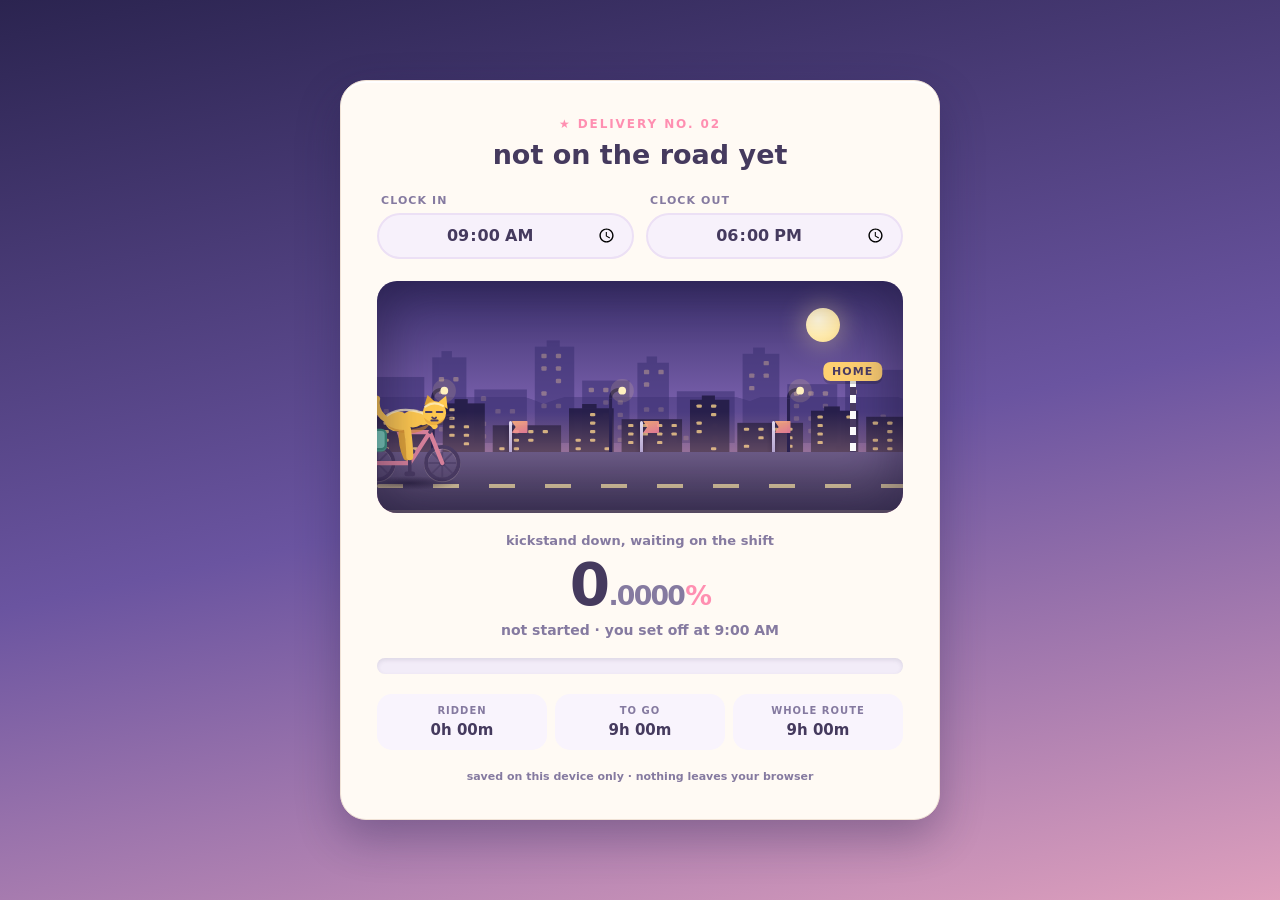
==== commit faa79a48: "Polish the courier-cat scene The scene read as cheap for six specific reasons, all addressed here.  " ====
--- a/twinkle-twinkle/index.html
+++ b/twinkle-twinkle/index.html
@@ -6,8 +6,8 @@
     <meta name="description" content="A courier cat cycling home. Watch how far through the workday you are.">
     <meta name="theme-color" content="#2f2a52">
     <title>Courier Cat — Cycling Home</title>
-    <link rel="stylesheet" href="styles.css?v=courier-v1">
-    <script src="script.js?v=courier-v1" defer></script>
+    <link rel="stylesheet" href="styles.css?v=courier-v2">
+    <script src="script.js?v=courier-v2" defer></script>
   </head>
   <body>
     <main>
@@ -35,9 +35,12 @@
           <!-- The scene is decoration. Everything it shows is also written out
                in the readout and stats below it. -->
           <div id="scene" class="scene" aria-hidden="true">
+            <div class="moon"></div>
             <div class="skyline"></div>
             <div class="hills"></div>
             <div class="street"></div>
+            <div class="haze"></div>
+            <div class="lamps"></div>
 
             <div class="checkpoints">
               <span class="cp" data-at="25"><i></i></span>
@@ -55,6 +58,7 @@
             </div>
 
             <div id="rider" class="rider" data-mood="resting">
+              <div class="ground-shadow"></div>
               <div class="puff"><span></span><span></span><span></span></div>
               <div class="speedlines"><span></span><span></span><span></span></div>
 
@@ -108,6 +112,10 @@
                   <ellipse class="torso" cx="60" cy="34" rx="16" ry="13"/>
                   <ellipse class="torso" cx="80" cy="31" rx="14" ry="11"/>
                   <ellipse class="torso" cx="93" cy="30" rx="10" ry="9"/>
+                  <!-- Two shapes turn a flat fill into a form: an underside in
+                       shadow, and a rim of light along the top edge. -->
+                  <path class="fur-shade" d="M45 38 q16 10 36 6 q14 -2 21 -8 q-2 10 -20 13 q-24 3 -37 -11 z"/>
+                  <path class="fur-rim" d="M47 26 q14 -9 33 -6 q13 2 19 7"/>
                   <path class="leg" d="M73 44 q3 22 3 36"/>
                   <path class="arm" d="M97 33 q9 3 11 7"/>
 
@@ -118,6 +126,8 @@
                     <path class="ear ear-back" d="M95 13 L99 0 L110 10 Z"/>
                     <path class="ear ear-front" d="M112 10 L123 1 L125 18 Z"/>
                     <circle class="skull" cx="108" cy="23" r="15"/>
+                    <path class="fur-shade head-shade" d="M94 29 q14 12 28 0 q-3 10 -14 10 q-11 0 -14 -10 z"/>
+                    <path class="fur-rim head-rim" d="M96 15 q11 -8 23 -1"/>
 
                     <g class="face">
                       <g class="brows"><path d="M96 12 l8 4"/><path d="M122 12 l-8 4"/></g>
--- a/twinkle-twinkle/styles.css
+++ b/twinkle-twinkle/styles.css
@@ -13,8 +13,11 @@
   --mint: #7fd6c0;
   --lilac: #b9a0e8;
 
-  --fur: #ffd071;
-  --fur-dark: #f0b247;
+  --fur: #ffc94f;
+  --fur-dark: #e0a338;
+  --fur-rim: #fff3cb;
+  --fur-shade: #d98f2e;
+  --bike: #d9829c;
   --cat-ink: #4a3b63;
   --road: #57496f;
   --road-line: #ffe9a8;
@@ -128,6 +131,16 @@
   transition: background 1.6s linear;
 }
 
+/* Corners fall off slightly, which focuses the eye centre-frame. */
+.scene::after {
+  content: "";
+  position: absolute;
+  inset: 0;
+  pointer-events: none;
+  border-radius: inherit;
+  box-shadow: inset 0 0 46px 12px rgba(26, 18, 52, .42);
+}
+
 /* Parallax bands. Each is a repeating shape strip sliding at its own speed,
    which is what sells forward motion while the rider advances separately. */
 .skyline, .hills, .street {
@@ -139,38 +152,68 @@
 }
 
 .skyline {
-  bottom: 34%;
-  height: 46%;
-  opacity: .34;
+  bottom: 30%;
+  height: 50%;
+  /* Real silhouettes with rooftops and lit windows. This layer was a striped
+     linear-gradient, which is most of what made the scene look cheap. */
+  background-image: url("data:image/svg+xml,%3Csvg%20xmlns%3D%27http%3A%2F%2Fwww.w3.org%2F2000%2Fsvg%27%20viewBox%3D%270%200%20400%20130%27%20preserveAspectRatio%3D%27none%27%3E%3Cg%20fill%3D%27%233b3072%27%3E%3Crect%20x%3D%270%27%20y%3D%2756%27%20width%3D%2736%27%20height%3D%2774%27%2F%3E%3Crect%20x%3D%2742%27%20y%3D%2734%27%20width%3D%2726%27%20height%3D%2796%27%2F%3E%3Crect%20x%3D%2749%27%20y%3D%2727%27%20width%3D%278%27%20height%3D%278%27%2F%3E%3Crect%20x%3D%2774%27%20y%3D%2770%27%20width%3D%2740%27%20height%3D%2760%27%2F%3E%3Crect%20x%3D%27120%27%20y%3D%2722%27%20width%3D%2730%27%20height%3D%27108%27%2F%3E%3Crect%20x%3D%27129%27%20y%3D%2715%27%20width%3D%2710%27%20height%3D%278%27%2F%3E%3Crect%20x%3D%27156%27%20y%3D%2760%27%20width%3D%2736%27%20height%3D%2770%27%2F%3E%3Crect%20x%3D%27198%27%20y%3D%2740%27%20width%3D%2724%27%20height%3D%2790%27%2F%3E%3Crect%20x%3D%27205%27%20y%3D%2733%27%20width%3D%278%27%20height%3D%278%27%2F%3E%3Crect%20x%3D%27228%27%20y%3D%2772%27%20width%3D%2744%27%20height%3D%2758%27%2F%3E%3Crect%20x%3D%27278%27%20y%3D%2730%27%20width%3D%2728%27%20height%3D%27100%27%2F%3E%3Crect%20x%3D%27286%27%20y%3D%2723%27%20width%3D%279%27%20height%3D%278%27%2F%3E%3Crect%20x%3D%27312%27%20y%3D%2764%27%20width%3D%2738%27%20height%3D%2766%27%2F%3E%3Crect%20x%3D%27356%27%20y%3D%2748%27%20width%3D%2744%27%20height%3D%2782%27%2F%3E%3Crect%20x%3D%27369%27%20y%3D%2741%27%20width%3D%2714%27%20height%3D%278%27%2F%3E%3C%2Fg%3E%3Cg%20fill%3D%27%23ffd98a%27%20opacity%3D%27.55%27%3E%3Crect%20x%3D%275%27%20y%3D%2792%27%20width%3D%274%27%20height%3D%275%27%20rx%3D%271%27%2F%3E%3Crect%20x%3D%275%27%20y%3D%27120%27%20width%3D%274%27%20height%3D%275%27%20rx%3D%271%27%2F%3E%3Crect%20x%3D%2716%27%20y%3D%2792%27%20width%3D%274%27%20height%3D%275%27%20rx%3D%271%27%2F%3E%3Crect%20x%3D%2716%27%20y%3D%27120%27%20width%3D%274%27%20height%3D%275%27%20rx%3D%271%27%2F%3E%3Crect%20x%3D%2727%27%20y%3D%2792%27%20width%3D%274%27%20height%3D%275%27%20rx%3D%271%27%2F%3E%3Crect%20x%3D%2727%27%20y%3D%27106%27%20width%3D%274%27%20height%3D%275%27%20rx%3D%271%27%2F%3E%3Crect%20x%3D%2747%27%20y%3D%2756%27%20width%3D%274%27%20height%3D%275%27%20rx%3D%271%27%2F%3E%3Crect%20x%3D%2747%27%20y%3D%2770%27%20width%3D%274%27%20height%3D%275%27%20rx%3D%271%27%2F%3E%3Crect%20x%3D%2747%27%20y%3D%2784%27%20width%3D%274%27%20height%3D%275%27%20rx%3D%271%27%2F%3E%3Crect%20x%3D%2747%27%20y%3D%27112%27%20width%3D%274%27%20height%3D%275%27%20rx%3D%271%27%2F%3E%3Crect%20x%3D%2758%27%20y%3D%2756%27%20width%3D%274%27%20height%3D%275%27%20rx%3D%271%27%2F%3E%3Crect%20x%3D%2779%27%20y%3D%2778%27%20width%3D%274%27%20height%3D%275%27%20rx%3D%271%27%2F%3E%3Crect%20x%3D%2779%27%20y%3D%27106%27%20width%3D%274%27%20height%3D%275%27%20rx%3D%271%27%2F%3E%3Crect%20x%3D%2779%27%20y%3D%27120%27%20width%3D%274%27%20height%3D%275%27%20rx%3D%271%27%2F%3E%3Crect%20x%3D%2790%27%20y%3D%2792%27%20width%3D%274%27%20height%3D%275%27%20rx%3D%271%27%2F%3E%3Crect%20x%3D%27101%27%20y%3D%2792%27%20width%3D%274%27%20height%3D%275%27%20rx%3D%271%27%2F%3E%3Crect%20x%3D%27101%27%20y%3D%27106%27%20width%3D%274%27%20height%3D%275%27%20rx%3D%271%27%2F%3E%3Crect%20x%3D%27125%27%20y%3D%2730%27%20width%3D%274%27%20height%3D%275%27%20rx%3D%271%27%2F%3E%3Crect%20x%3D%27125%27%20y%3D%2744%27%20width%3D%274%27%20height%3D%275%27%20rx%3D%271%27%2F%3E%3Crect%20x%3D%27125%27%20y%3D%2772%27%20width%3D%274%27%20height%3D%275%27%20rx%3D%271%27%2F%3E%3Crect%20x%3D%27125%27%20y%3D%2786%27%20width%3D%274%27%20height%3D%275%27%20rx%3D%271%27%2F%3E%3Crect%20x%3D%27125%27%20y%3D%27114%27%20width%3D%274%27%20height%3D%275%27%20rx%3D%271%27%2F%3E%3Crect%20x%3D%27136%27%20y%3D%2730%27%20width%3D%274%27%20height%3D%275%27%20rx%3D%271%27%2F%3E%3Crect%20x%3D%27136%27%20y%3D%2744%27%20width%3D%274%27%20height%3D%275%27%20rx%3D%271%27%2F%3E%3Crect%20x%3D%27136%27%20y%3D%2758%27%20width%3D%274%27%20height%3D%275%27%20rx%3D%271%27%2F%3E%3Crect%20x%3D%27136%27%20y%3D%2786%27%20width%3D%274%27%20height%3D%275%27%20rx%3D%271%27%2F%3E%3Crect%20x%3D%27161%27%20y%3D%2768%27%20width%3D%274%27%20height%3D%275%27%20rx%3D%271%27%2F%3E%3Crect%20x%3D%27161%27%20y%3D%2796%27%20width%3D%274%27%20height%3D%275%27%20rx%3D%271%27%2F%3E%3Crect%20x%3D%27161%27%20y%3D%27124%27%20width%3D%274%27%20height%3D%275%27%20rx%3D%271%27%2F%3E%3Crect%20x%3D%27172%27%20y%3D%2768%27%20width%3D%274%27%20height%3D%275%27%20rx%3D%271%27%2F%3E%3Crect%20x%3D%27172%27%20y%3D%2782%27%20width%3D%274%27%20height%3D%275%27%20rx%3D%271%27%2F%3E%3Crect%20x%3D%27172%27%20y%3D%2796%27%20width%3D%274%27%20height%3D%275%27%20rx%3D%271%27%2F%3E%3Crect%20x%3D%27172%27%20y%3D%27124%27%20width%3D%274%27%20height%3D%275%27%20rx%3D%271%27%2F%3E%3Crect%20x%3D%27183%27%20y%3D%2768%27%20width%3D%274%27%20height%3D%275%27%20rx%3D%271%27%2F%3E%3Crect%20x%3D%27183%27%20y%3D%2782%27%20width%3D%274%27%20height%3D%275%27%20rx%3D%271%27%2F%3E%3Crect%20x%3D%27183%27%20y%3D%2796%27%20width%3D%274%27%20height%3D%275%27%20rx%3D%271%27%2F%3E%3Crect%20x%3D%27183%27%20y%3D%27110%27%20width%3D%274%27%20height%3D%275%27%20rx%3D%271%27%2F%3E%3Crect%20x%3D%27183%27%20y%3D%27124%27%20width%3D%274%27%20height%3D%275%27%20rx%3D%271%27%2F%3E%3Crect%20x%3D%27203%27%20y%3D%2748%27%20width%3D%274%27%20height%3D%275%27%20rx%3D%271%27%2F%3E%3Crect%20x%3D%27203%27%20y%3D%2762%27%20width%3D%274%27%20height%3D%275%27%20rx%3D%271%27%2F%3E%3Crect%20x%3D%27203%27%20y%3D%2790%27%20width%3D%274%27%20height%3D%275%27%20rx%3D%271%27%2F%3E%3Crect%20x%3D%27203%27%20y%3D%27104%27%20width%3D%274%27%20height%3D%275%27%20rx%3D%271%27%2F%3E%3Crect%20x%3D%27203%27%20y%3D%27118%27%20width%3D%274%27%20height%3D%275%27%20rx%3D%271%27%2F%3E%3Crect%20x%3D%27214%27%20y%3D%2748%27%20width%3D%274%27%20height%3D%275%27%20rx%3D%271%27%2F%3E%3Crect%20x%3D%27214%27%20y%3D%2790%27%20width%3D%274%27%20height%3D%275%27%20rx%3D%271%27%2F%3E%3Crect%20x%3D%27214%27%20y%3D%27118%27%20width%3D%274%27%20height%3D%275%27%20rx%3D%271%27%2F%3E%3Crect%20x%3D%27233%27%20y%3D%27122%27%20width%3D%274%27%20height%3D%275%27%20rx%3D%271%27%2F%3E%3Crect%20x%3D%27244%27%20y%3D%27122%27%20width%3D%274%27%20height%3D%275%27%20rx%3D%271%27%2F%3E%3Crect%20x%3D%27255%27%20y%3D%2794%27%20width%3D%274%27%20height%3D%275%27%20rx%3D%271%27%2F%3E%3Crect%20x%3D%27255%27%20y%3D%27108%27%20width%3D%274%27%20height%3D%275%27%20rx%3D%271%27%2F%3E%3Crect%20x%3D%27255%27%20y%3D%27122%27%20width%3D%274%27%20height%3D%275%27%20rx%3D%271%27%2F%3E%3Crect%20x%3D%27283%27%20y%3D%2752%27%20width%3D%274%27%20height%3D%275%27%20rx%3D%271%27%2F%3E%3Crect%20x%3D%27283%27%20y%3D%2766%27%20width%3D%274%27%20height%3D%275%27%20rx%3D%271%27%2F%3E%3Crect%20x%3D%27294%27%20y%3D%2738%27%20width%3D%274%27%20height%3D%275%27%20rx%3D%271%27%2F%3E%3Crect%20x%3D%27294%27%20y%3D%2752%27%20width%3D%274%27%20height%3D%275%27%20rx%3D%271%27%2F%3E%3Crect%20x%3D%27294%27%20y%3D%27122%27%20width%3D%274%27%20height%3D%275%27%20rx%3D%271%27%2F%3E%3Crect%20x%3D%27317%27%20y%3D%2772%27%20width%3D%274%27%20height%3D%275%27%20rx%3D%271%27%2F%3E%3Crect%20x%3D%27317%27%20y%3D%2786%27%20width%3D%274%27%20height%3D%275%27%20rx%3D%271%27%2F%3E%3Crect%20x%3D%27317%27%20y%3D%27100%27%20width%3D%274%27%20height%3D%275%27%20rx%3D%271%27%2F%3E%3Crect%20x%3D%27317%27%20y%3D%27114%27%20width%3D%274%27%20height%3D%275%27%20rx%3D%271%27%2F%3E%3Crect%20x%3D%27328%27%20y%3D%2772%27%20width%3D%274%27%20height%3D%275%27%20rx%3D%271%27%2F%3E%3Crect%20x%3D%27328%27%20y%3D%27100%27%20width%3D%274%27%20height%3D%275%27%20rx%3D%271%27%2F%3E%3Crect%20x%3D%27328%27%20y%3D%27114%27%20width%3D%274%27%20height%3D%275%27%20rx%3D%271%27%2F%3E%3Crect%20x%3D%27339%27%20y%3D%2772%27%20width%3D%274%27%20height%3D%275%27%20rx%3D%271%27%2F%3E%3Crect%20x%3D%27339%27%20y%3D%2786%27%20width%3D%274%27%20height%3D%275%27%20rx%3D%271%27%2F%3E%3Crect%20x%3D%27361%27%20y%3D%2770%27%20width%3D%274%27%20height%3D%275%27%20rx%3D%271%27%2F%3E%3Crect%20x%3D%27383%27%20y%3D%2798%27%20width%3D%274%27%20height%3D%275%27%20rx%3D%271%27%2F%3E%3Crect%20x%3D%27383%27%20y%3D%27112%27%20width%3D%274%27%20height%3D%275%27%20rx%3D%271%27%2F%3E%3C%2Fg%3E%3C%2Fsvg%3E");
+  opacity: .55;
+  filter: blur(.4px);
+  animation: pan 46s linear infinite;
+}
+
+.hills {
+  bottom: 26%;
+  height: 24%;
   background-image:
-    linear-gradient(to right, transparent 2%, #1d1738 2% 9%, transparent 9% 13%,
-      #1d1738 13% 17%, transparent 17% 23%, #1d1738 23% 33%, transparent 33% 38%,
-      #1d1738 38% 44%, transparent 44% 51%, #1d1738 51% 58%, transparent 58% 63%,
-      #1d1738 63% 72%, transparent 72% 79%, #1d1738 79% 86%, transparent 86%);
-  background-position: 0 100%;
-  animation: pan 34s linear infinite;
-}
-
-.hills {
-  bottom: 28%;
-  height: 30%;
-  opacity: .5;
-  background-image:
-    radial-gradient(ellipse 22% 100% at 12% 100%, #3f3070 0 99%, transparent 100%),
-    radial-gradient(ellipse 26% 100% at 46% 100%, #3f3070 0 99%, transparent 100%),
-    radial-gradient(ellipse 20% 100% at 80% 100%, #3f3070 0 99%, transparent 100%);
-  animation: pan 20s linear infinite;
+    radial-gradient(ellipse 26% 120% at 14% 100%, #3d3173 0 99%, transparent 100%),
+    radial-gradient(ellipse 30% 120% at 52% 100%, #3d3173 0 99%, transparent 100%),
+    radial-gradient(ellipse 24% 120% at 86% 100%, #3d3173 0 99%, transparent 100%);
+  opacity: .45;
+  animation: pan 30s linear infinite;
 }
 
 .street {
   bottom: 26%;
-  height: 22%;
-  opacity: .55;
-  background-image:
-    linear-gradient(to right, transparent 4%, #2a2150 4% 8%, transparent 8% 28%,
-      #2a2150 28% 31%, transparent 31% 55%, #2a2150 55% 59%, transparent 59% 82%,
-      #2a2150 82% 85%, transparent 85%);
-  animation: pan 12s linear infinite;
+  height: 34%;
+  background-image: url("data:image/svg+xml,%3Csvg%20xmlns%3D%27http%3A%2F%2Fwww.w3.org%2F2000%2Fsvg%27%20viewBox%3D%270%200%20400%20130%27%20preserveAspectRatio%3D%27none%27%3E%3Cg%20fill%3D%27%23251d48%27%3E%3Crect%20x%3D%270%27%20y%3D%2772%27%20width%3D%2744%27%20height%3D%2758%27%2F%3E%3Crect%20x%3D%2750%27%20y%3D%2750%27%20width%3D%2732%27%20height%3D%2780%27%2F%3E%3Crect%20x%3D%2759%27%20y%3D%2743%27%20width%3D%2710%27%20height%3D%278%27%2F%3E%3Crect%20x%3D%2788%27%20y%3D%2786%27%20width%3D%2752%27%20height%3D%2744%27%2F%3E%3Crect%20x%3D%27146%27%20y%3D%2758%27%20width%3D%2734%27%20height%3D%2772%27%2F%3E%3Crect%20x%3D%27156%27%20y%3D%2751%27%20width%3D%2711%27%20height%3D%278%27%2F%3E%3Crect%20x%3D%27186%27%20y%3D%2776%27%20width%3D%2746%27%20height%3D%2754%27%2F%3E%3Crect%20x%3D%27238%27%20y%3D%2744%27%20width%3D%2730%27%20height%3D%2786%27%2F%3E%3Crect%20x%3D%27247%27%20y%3D%2737%27%20width%3D%2710%27%20height%3D%278%27%2F%3E%3Crect%20x%3D%27274%27%20y%3D%2782%27%20width%3D%2750%27%20height%3D%2748%27%2F%3E%3Crect%20x%3D%27330%27%20y%3D%2762%27%20width%3D%2736%27%20height%3D%2768%27%2F%3E%3Crect%20x%3D%27340%27%20y%3D%2755%27%20width%3D%2712%27%20height%3D%278%27%2F%3E%3Crect%20x%3D%27372%27%20y%3D%2772%27%20width%3D%2728%27%20height%3D%2758%27%2F%3E%3C%2Fg%3E%3Cg%20fill%3D%27%23ffd98a%27%20opacity%3D%27.8%27%3E%3Crect%20x%3D%275%27%20y%3D%2780%27%20width%3D%274%27%20height%3D%275%27%20rx%3D%271%27%2F%3E%3Crect%20x%3D%275%27%20y%3D%2794%27%20width%3D%274%27%20height%3D%275%27%20rx%3D%271%27%2F%3E%3Crect%20x%3D%275%27%20y%3D%27108%27%20width%3D%274%27%20height%3D%275%27%20rx%3D%271%27%2F%3E%3Crect%20x%3D%275%27%20y%3D%27122%27%20width%3D%274%27%20height%3D%275%27%20rx%3D%271%27%2F%3E%3Crect%20x%3D%2727%27%20y%3D%2780%27%20width%3D%274%27%20height%3D%275%27%20rx%3D%271%27%2F%3E%3Crect%20x%3D%2727%27%20y%3D%27122%27%20width%3D%274%27%20height%3D%275%27%20rx%3D%271%27%2F%3E%3Crect%20x%3D%2755%27%20y%3D%2758%27%20width%3D%274%27%20height%3D%275%27%20rx%3D%271%27%2F%3E%3Crect%20x%3D%2755%27%20y%3D%2772%27%20width%3D%274%27%20height%3D%275%27%20rx%3D%271%27%2F%3E%3Crect%20x%3D%2755%27%20y%3D%2786%27%20width%3D%274%27%20height%3D%275%27%20rx%3D%271%27%2F%3E%3Crect%20x%3D%2755%27%20y%3D%27100%27%20width%3D%274%27%20height%3D%275%27%20rx%3D%271%27%2F%3E%3Crect%20x%3D%2766%27%20y%3D%2786%27%20width%3D%274%27%20height%3D%275%27%20rx%3D%271%27%2F%3E%3Crect%20x%3D%2766%27%20y%3D%27100%27%20width%3D%274%27%20height%3D%275%27%20rx%3D%271%27%2F%3E%3Crect%20x%3D%2766%27%20y%3D%27114%27%20width%3D%274%27%20height%3D%275%27%20rx%3D%271%27%2F%3E%3Crect%20x%3D%2793%27%20y%3D%27122%27%20width%3D%274%27%20height%3D%275%27%20rx%3D%271%27%2F%3E%3Crect%20x%3D%27104%27%20y%3D%2794%27%20width%3D%274%27%20height%3D%275%27%20rx%3D%271%27%2F%3E%3Crect%20x%3D%27104%27%20y%3D%27108%27%20width%3D%274%27%20height%3D%275%27%20rx%3D%271%27%2F%3E%3Crect%20x%3D%27104%27%20y%3D%27122%27%20width%3D%274%27%20height%3D%275%27%20rx%3D%271%27%2F%3E%3Crect%20x%3D%27115%27%20y%3D%2794%27%20width%3D%274%27%20height%3D%275%27%20rx%3D%271%27%2F%3E%3Crect%20x%3D%27115%27%20y%3D%27108%27%20width%3D%274%27%20height%3D%275%27%20rx%3D%271%27%2F%3E%3Crect%20x%3D%27126%27%20y%3D%2794%27%20width%3D%274%27%20height%3D%275%27%20rx%3D%271%27%2F%3E%3Crect%20x%3D%27151%27%20y%3D%27108%27%20width%3D%274%27%20height%3D%275%27%20rx%3D%271%27%2F%3E%3Crect%20x%3D%27151%27%20y%3D%27122%27%20width%3D%274%27%20height%3D%275%27%20rx%3D%271%27%2F%3E%3Crect%20x%3D%27162%27%20y%3D%2766%27%20width%3D%274%27%20height%3D%275%27%20rx%3D%271%27%2F%3E%3Crect%20x%3D%27162%27%20y%3D%2780%27%20width%3D%274%27%20height%3D%275%27%20rx%3D%271%27%2F%3E%3Crect%20x%3D%27162%27%20y%3D%2794%27%20width%3D%274%27%20height%3D%275%27%20rx%3D%271%27%2F%3E%3Crect%20x%3D%27162%27%20y%3D%27108%27%20width%3D%274%27%20height%3D%275%27%20rx%3D%271%27%2F%3E%3Crect%20x%3D%27173%27%20y%3D%27122%27%20width%3D%274%27%20height%3D%275%27%20rx%3D%271%27%2F%3E%3Crect%20x%3D%27191%27%20y%3D%2784%27%20width%3D%274%27%20height%3D%275%27%20rx%3D%271%27%2F%3E%3Crect%20x%3D%27191%27%20y%3D%2798%27%20width%3D%274%27%20height%3D%275%27%20rx%3D%271%27%2F%3E%3Crect%20x%3D%27191%27%20y%3D%27112%27%20width%3D%274%27%20height%3D%275%27%20rx%3D%271%27%2F%3E%3Crect%20x%3D%27202%27%20y%3D%2784%27%20width%3D%274%27%20height%3D%275%27%20rx%3D%271%27%2F%3E%3Crect%20x%3D%27202%27%20y%3D%2798%27%20width%3D%274%27%20height%3D%275%27%20rx%3D%271%27%2F%3E%3Crect%20x%3D%27213%27%20y%3D%2784%27%20width%3D%274%27%20height%3D%275%27%20rx%3D%271%27%2F%3E%3Crect%20x%3D%27213%27%20y%3D%2798%27%20width%3D%274%27%20height%3D%275%27%20rx%3D%271%27%2F%3E%3Crect%20x%3D%27213%27%20y%3D%27112%27%20width%3D%274%27%20height%3D%275%27%20rx%3D%271%27%2F%3E%3Crect%20x%3D%27224%27%20y%3D%2784%27%20width%3D%274%27%20height%3D%275%27%20rx%3D%271%27%2F%3E%3Crect%20x%3D%27224%27%20y%3D%2798%27%20width%3D%274%27%20height%3D%275%27%20rx%3D%271%27%2F%3E%3Crect%20x%3D%27243%27%20y%3D%2752%27%20width%3D%274%27%20height%3D%275%27%20rx%3D%271%27%2F%3E%3Crect%20x%3D%27243%27%20y%3D%2780%27%20width%3D%274%27%20height%3D%275%27%20rx%3D%271%27%2F%3E%3Crect%20x%3D%27243%27%20y%3D%2794%27%20width%3D%274%27%20height%3D%275%27%20rx%3D%271%27%2F%3E%3Crect%20x%3D%27254%27%20y%3D%2752%27%20width%3D%274%27%20height%3D%275%27%20rx%3D%271%27%2F%3E%3Crect%20x%3D%27254%27%20y%3D%2766%27%20width%3D%274%27%20height%3D%275%27%20rx%3D%271%27%2F%3E%3Crect%20x%3D%27254%27%20y%3D%27122%27%20width%3D%274%27%20height%3D%275%27%20rx%3D%271%27%2F%3E%3Crect%20x%3D%27279%27%20y%3D%2790%27%20width%3D%274%27%20height%3D%275%27%20rx%3D%271%27%2F%3E%3Crect%20x%3D%27279%27%20y%3D%27118%27%20width%3D%274%27%20height%3D%275%27%20rx%3D%271%27%2F%3E%3Crect%20x%3D%27290%27%20y%3D%2790%27%20width%3D%274%27%20height%3D%275%27%20rx%3D%271%27%2F%3E%3Crect%20x%3D%27290%27%20y%3D%27104%27%20width%3D%274%27%20height%3D%275%27%20rx%3D%271%27%2F%3E%3Crect%20x%3D%27301%27%20y%3D%2790%27%20width%3D%274%27%20height%3D%275%27%20rx%3D%271%27%2F%3E%3Crect%20x%3D%27312%27%20y%3D%2790%27%20width%3D%274%27%20height%3D%275%27%20rx%3D%271%27%2F%3E%3Crect%20x%3D%27312%27%20y%3D%27104%27%20width%3D%274%27%20height%3D%275%27%20rx%3D%271%27%2F%3E%3Crect%20x%3D%27312%27%20y%3D%27118%27%20width%3D%274%27%20height%3D%275%27%20rx%3D%271%27%2F%3E%3Crect%20x%3D%27335%27%20y%3D%2770%27%20width%3D%274%27%20height%3D%275%27%20rx%3D%271%27%2F%3E%3Crect%20x%3D%27335%27%20y%3D%2784%27%20width%3D%274%27%20height%3D%275%27%20rx%3D%271%27%2F%3E%3Crect%20x%3D%27335%27%20y%3D%2798%27%20width%3D%274%27%20height%3D%275%27%20rx%3D%271%27%2F%3E%3Crect%20x%3D%27335%27%20y%3D%27112%27%20width%3D%274%27%20height%3D%275%27%20rx%3D%271%27%2F%3E%3Crect%20x%3D%27357%27%20y%3D%2770%27%20width%3D%274%27%20height%3D%275%27%20rx%3D%271%27%2F%3E%3Crect%20x%3D%27377%27%20y%3D%2780%27%20width%3D%274%27%20height%3D%275%27%20rx%3D%271%27%2F%3E%3Crect%20x%3D%27377%27%20y%3D%27108%27%20width%3D%274%27%20height%3D%275%27%20rx%3D%271%27%2F%3E%3Crect%20x%3D%27377%27%20y%3D%27122%27%20width%3D%274%27%20height%3D%275%27%20rx%3D%271%27%2F%3E%3Crect%20x%3D%27388%27%20y%3D%2780%27%20width%3D%274%27%20height%3D%275%27%20rx%3D%271%27%2F%3E%3Crect%20x%3D%27388%27%20y%3D%2794%27%20width%3D%274%27%20height%3D%275%27%20rx%3D%271%27%2F%3E%3Crect%20x%3D%27388%27%20y%3D%27108%27%20width%3D%274%27%20height%3D%275%27%20rx%3D%271%27%2F%3E%3Crect%20x%3D%27388%27%20y%3D%27122%27%20width%3D%274%27%20height%3D%275%27%20rx%3D%271%27%2F%3E%3C%2Fg%3E%3C%2Fsvg%3E");
+  opacity: .95;
+  animation: pan 17s linear infinite;
+}
+
+.lamps {
+  position: absolute;
+  left: 0;
+  bottom: 22%;
+  width: 300%;
+  height: 40%;
+  background-repeat: repeat-x;
+  background-size: 33.333% 100%;
+  background-image: url("data:image/svg+xml,%3Csvg%20xmlns%3D%27http%3A%2F%2Fwww.w3.org%2F2000%2Fsvg%27%20viewBox%3D%270%200%20680%20120%27%20preserveAspectRatio%3D%27none%27%3E%3Crect%20x%3D%2770%27%20y%3D%2738%27%20width%3D%274%27%20height%3D%2782%27%20fill%3D%27%232a2150%27%2F%3E%3Cpath%20d%3D%27M72%2038%20q0%20-12%2015%20-12%27%20stroke%3D%27%232a2150%27%20stroke-width%3D%274%27%20fill%3D%27none%27%2F%3E%3Cellipse%20cx%3D%2787%27%20cy%3D%2728%27%20rx%3D%2715%27%20ry%3D%2715%27%20fill%3D%27%23ffd98a%27%20opacity%3D%27.15%27%2F%3E%3Cellipse%20cx%3D%2787%27%20cy%3D%2728%27%20rx%3D%275%27%20ry%3D%275%27%20fill%3D%27%23fff0bf%27%2F%3E%3Crect%20x%3D%27300%27%20y%3D%2738%27%20width%3D%274%27%20height%3D%2782%27%20fill%3D%27%232a2150%27%2F%3E%3Cpath%20d%3D%27M302%2038%20q0%20-12%2015%20-12%27%20stroke%3D%27%232a2150%27%20stroke-width%3D%274%27%20fill%3D%27none%27%2F%3E%3Cellipse%20cx%3D%27317%27%20cy%3D%2728%27%20rx%3D%2715%27%20ry%3D%2715%27%20fill%3D%27%23ffd98a%27%20opacity%3D%27.15%27%2F%3E%3Cellipse%20cx%3D%27317%27%20cy%3D%2728%27%20rx%3D%275%27%20ry%3D%275%27%20fill%3D%27%23fff0bf%27%2F%3E%3Crect%20x%3D%27530%27%20y%3D%2738%27%20width%3D%274%27%20height%3D%2782%27%20fill%3D%27%232a2150%27%2F%3E%3Cpath%20d%3D%27M532%2038%20q0%20-12%2015%20-12%27%20stroke%3D%27%232a2150%27%20stroke-width%3D%274%27%20fill%3D%27none%27%2F%3E%3Cellipse%20cx%3D%27547%27%20cy%3D%2728%27%20rx%3D%2715%27%20ry%3D%2715%27%20fill%3D%27%23ffd98a%27%20opacity%3D%27.15%27%2F%3E%3Cellipse%20cx%3D%27547%27%20cy%3D%2728%27%20rx%3D%275%27%20ry%3D%275%27%20fill%3D%27%23fff0bf%27%2F%3E%3C%2Fsvg%3E");
+  animation: pan 11s linear infinite;
+}
+
+/* Atmospheric perspective: a band of light sitting on the horizon so the far
+   layers read as further away rather than merely smaller. */
+.haze {
+  position: absolute;
+  left: 0;
+  right: 0;
+  bottom: 22%;
+  height: 30%;
+  pointer-events: none;
+  background: linear-gradient(to top, rgba(255, 190, 160, .30), transparent 72%);
+}
+
+.moon {
+  position: absolute;
+  top: 12%;
+  right: 12%;
+  width: 34px;
+  height: 34px;
+  border-radius: 50%;
+  background: radial-gradient(circle at 36% 34%, #fff8dd, #ffe9a8 62%, #f4d489);
+  box-shadow: 0 0 22px 6px rgba(255, 233, 168, .28);
 }
 
 @keyframes pan { to { transform: translateX(-33.333%); } }
@@ -179,8 +222,10 @@
   position: absolute;
   inset: auto 0 0 0;
   height: 26%;
-  background: var(--road);
-  box-shadow: 0 -2px 0 rgba(255, 255, 255, .12) inset;
+  /* Lighter where it meets the horizon, darker underfoot, so it reads as a
+     surface receding rather than a flat block. */
+  background: linear-gradient(to bottom, #6b5a86, var(--road) 46%, #453a5c);
+  box-shadow: 0 -3px 0 rgba(255, 226, 190, .22) inset;
 }
 
 .road-dashes {
@@ -205,10 +250,11 @@
   position: absolute;
   bottom: 24%;
   width: 3px;
-  height: 34px;
-  background: #fff;
+  height: 36px;
+  background: linear-gradient(to bottom, #f4ecff, #b6a6d8);
   border-radius: 2px;
-  opacity: .8;
+  opacity: .9;
+  box-shadow: 0 2px 5px rgba(20, 12, 40, .45);
   transform-origin: bottom center;
   transition: transform .5s var(--ease), opacity .4s ease;
 }
@@ -221,9 +267,10 @@
   position: absolute;
   top: 0;
   left: 3px;
-  width: 15px;
-  height: 11px;
-  background: var(--candy);
+  width: 16px;
+  height: 12px;
+  background: linear-gradient(160deg, #ffb27a, #ef7f9d);
+  border-radius: 1px;
   clip-path: polygon(0 0, 100% 0, 100% 100%, 0 100%, 26% 50%);
   transform-origin: left center;
   animation: flap 1.1s ease-in-out infinite;
@@ -231,7 +278,7 @@
 
 /* Knocked back once the rider is past it. */
 .cp.passed { transform: rotate(-24deg); opacity: .5; }
-.cp.passed i { background: var(--mint); }
+.cp.passed i { background: linear-gradient(160deg, #9fe6cf, #57bfa4); }
 
 @keyframes flap {
   0%, 100% { transform: scaleX(1) skewY(0deg); }
@@ -245,7 +292,7 @@
 .finish-post {
   display: block;
   width: 6px;
-  height: 54px;
+  height: 78px;
   margin: 0 auto;
   border-radius: 3px;
   background: repeating-linear-gradient(180deg, #fff 0 8px, var(--cat-ink) 8px 16px);
@@ -253,7 +300,7 @@
 
 .finish-sign {
   position: absolute;
-  bottom: 44px;
+  bottom: 76px;
   left: 50%;
   transform: translateX(-50%);
   padding: 3px 9px;
@@ -288,6 +335,17 @@
 
 .cat { display: block; width: 100%; height: auto; overflow: visible; }
 
+/* A contact shadow is the single cheapest way to stop a character floating. */
+.ground-shadow {
+  position: absolute;
+  left: 6%;
+  bottom: -6%;
+  width: 88%;
+  height: 14px;
+  border-radius: 50%;
+  background: radial-gradient(ellipse at center, rgba(20, 12, 40, .55), transparent 70%);
+}
+
 .rider { animation: bob .62s ease-in-out infinite; }
 
 @keyframes bob {
@@ -300,17 +358,18 @@
 .wheel .tyre { stroke-width: 5; }
 .wheel .spokes path { stroke-width: 2.4; opacity: .55; }
 .wheel .hub { fill: var(--cat-ink); }
+.wheel .tyre { filter: drop-shadow(0 1px 0 rgba(255, 235, 210, .28)); }
 
 .wheel-back .spokes { transform-origin: 34px 88px; animation: roll .5s linear infinite; }
 .wheel-front .spokes { transform-origin: 118px 88px; animation: roll .5s linear infinite; }
 
 @keyframes roll { to { transform: rotate(360deg); } }
 
-.frame path { fill: none; stroke: var(--candy); stroke-width: 5.5; stroke-linecap: round; }
+.frame path { fill: none; stroke: var(--bike); stroke-width: 5.5; stroke-linecap: round; }
 .frame .bars { stroke: var(--cat-ink); stroke-width: 4.5; }
 .frame .seat { fill: var(--cat-ink); }
 
-.crate rect { fill: var(--mint); stroke: #4fae96; stroke-width: 3; }
+.crate rect { fill: var(--mint); stroke: #3f9a83; stroke-width: 3; filter: drop-shadow(0 2px 0 #4fae96); }
 .crate .crate-strap { stroke: #4fae96; stroke-width: 3; fill: none; }
 .crate .crate-mark { stroke: #fffaf4; stroke-width: 2.6; stroke-linecap: round; fill: none; }
 
@@ -319,6 +378,10 @@
 .crank { transform-origin: 76px 88px; animation: roll .5s linear infinite; }
 
 .torso { fill: var(--fur); }
+.fur-shade { fill: var(--fur-shade); opacity: .55; }
+.fur-rim { fill: none; stroke: var(--fur-rim); stroke-width: 3.2; stroke-linecap: round; opacity: .75; }
+.head-shade { opacity: .4; }
+.head-rim { stroke-width: 2.8; }
 .leg { fill: none; stroke: var(--fur); stroke-width: 9; stroke-linecap: round; }
 .leg-far { stroke: var(--fur-dark); }
 .arm { fill: none; stroke: var(--fur); stroke-width: 8; stroke-linecap: round; }
@@ -572,7 +635,7 @@
 }
 
 @media (prefers-reduced-motion: reduce) {
-  .skyline, .hills, .street, .road-dashes, .rider, .cp i,
+  .skyline, .hills, .street, .lamps, .road-dashes, .rider, .cp i,
   .wheel-back .spokes, .wheel-front .spokes, .crank,
   .speedlines span, .puff span, .rider.cheer .cat, .fill::after,
   .rider[data-mood] .tail, .confetti span,
@@ -586,6 +649,10 @@
   .rider { transform: translateX(-50%); }
   .fill::after { display: none; }
 
+  /* State changes should snap rather than glide here too. */
+  .cp, .rider, .tail, .head, .ear-front, .fill, .scene,
+  .speedlines, .puff, .confetti { transition: none; }
+
   /* Puffs and speed lines only exist as motion; frozen they read as debris. */
   .puff, .speedlines, .confetti { display: none; }
 }
